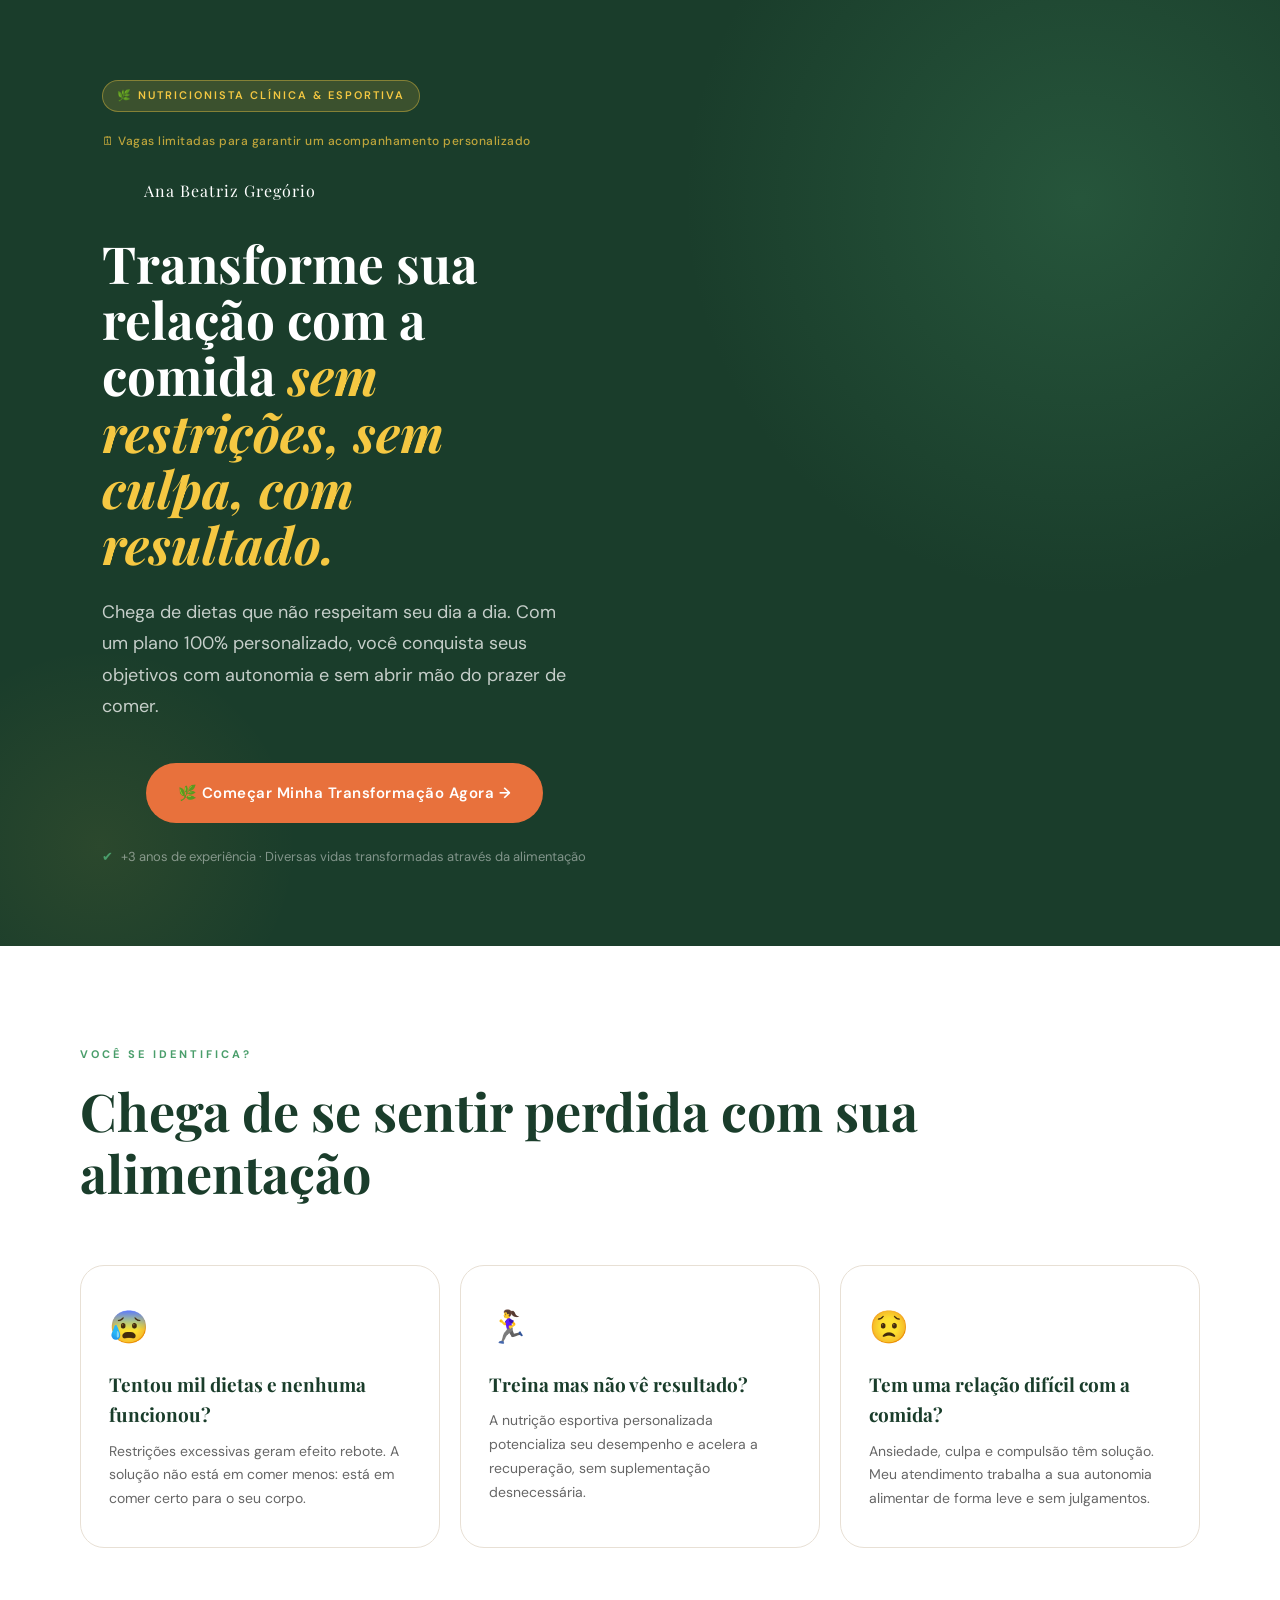
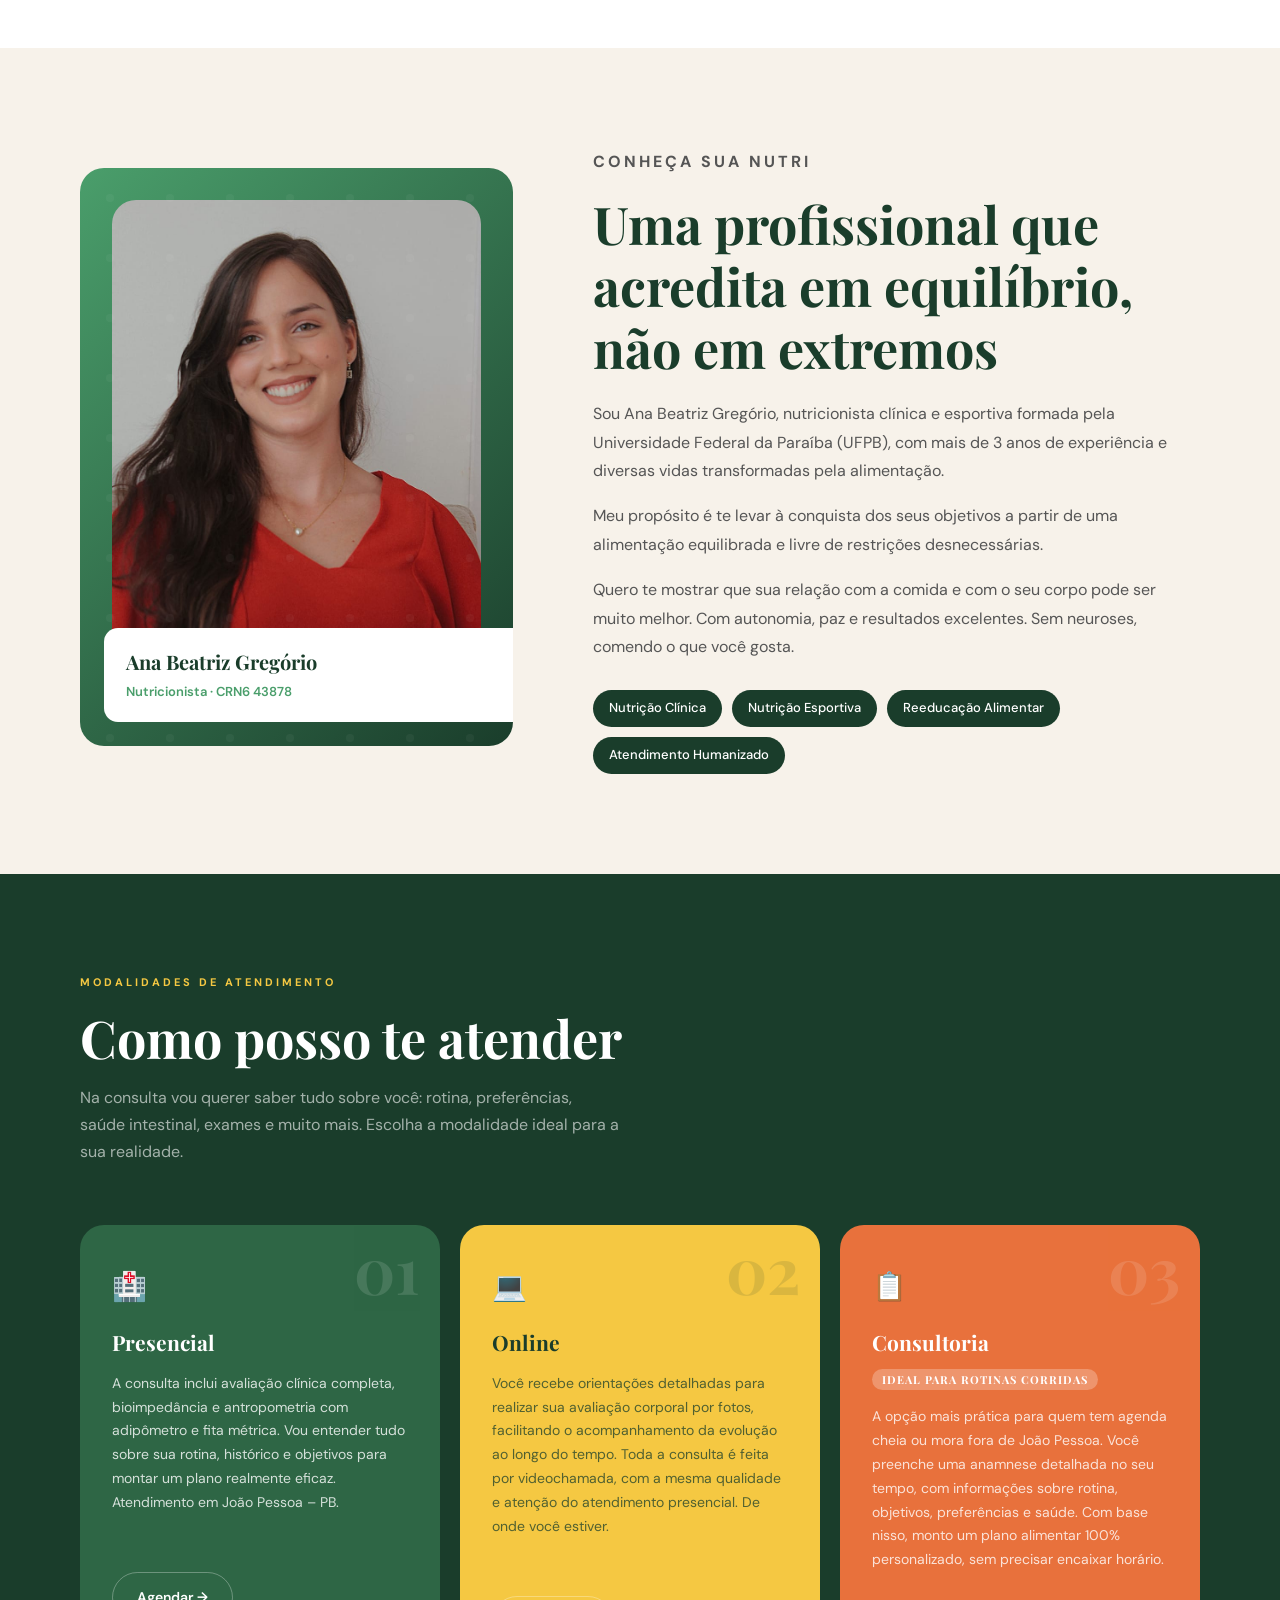
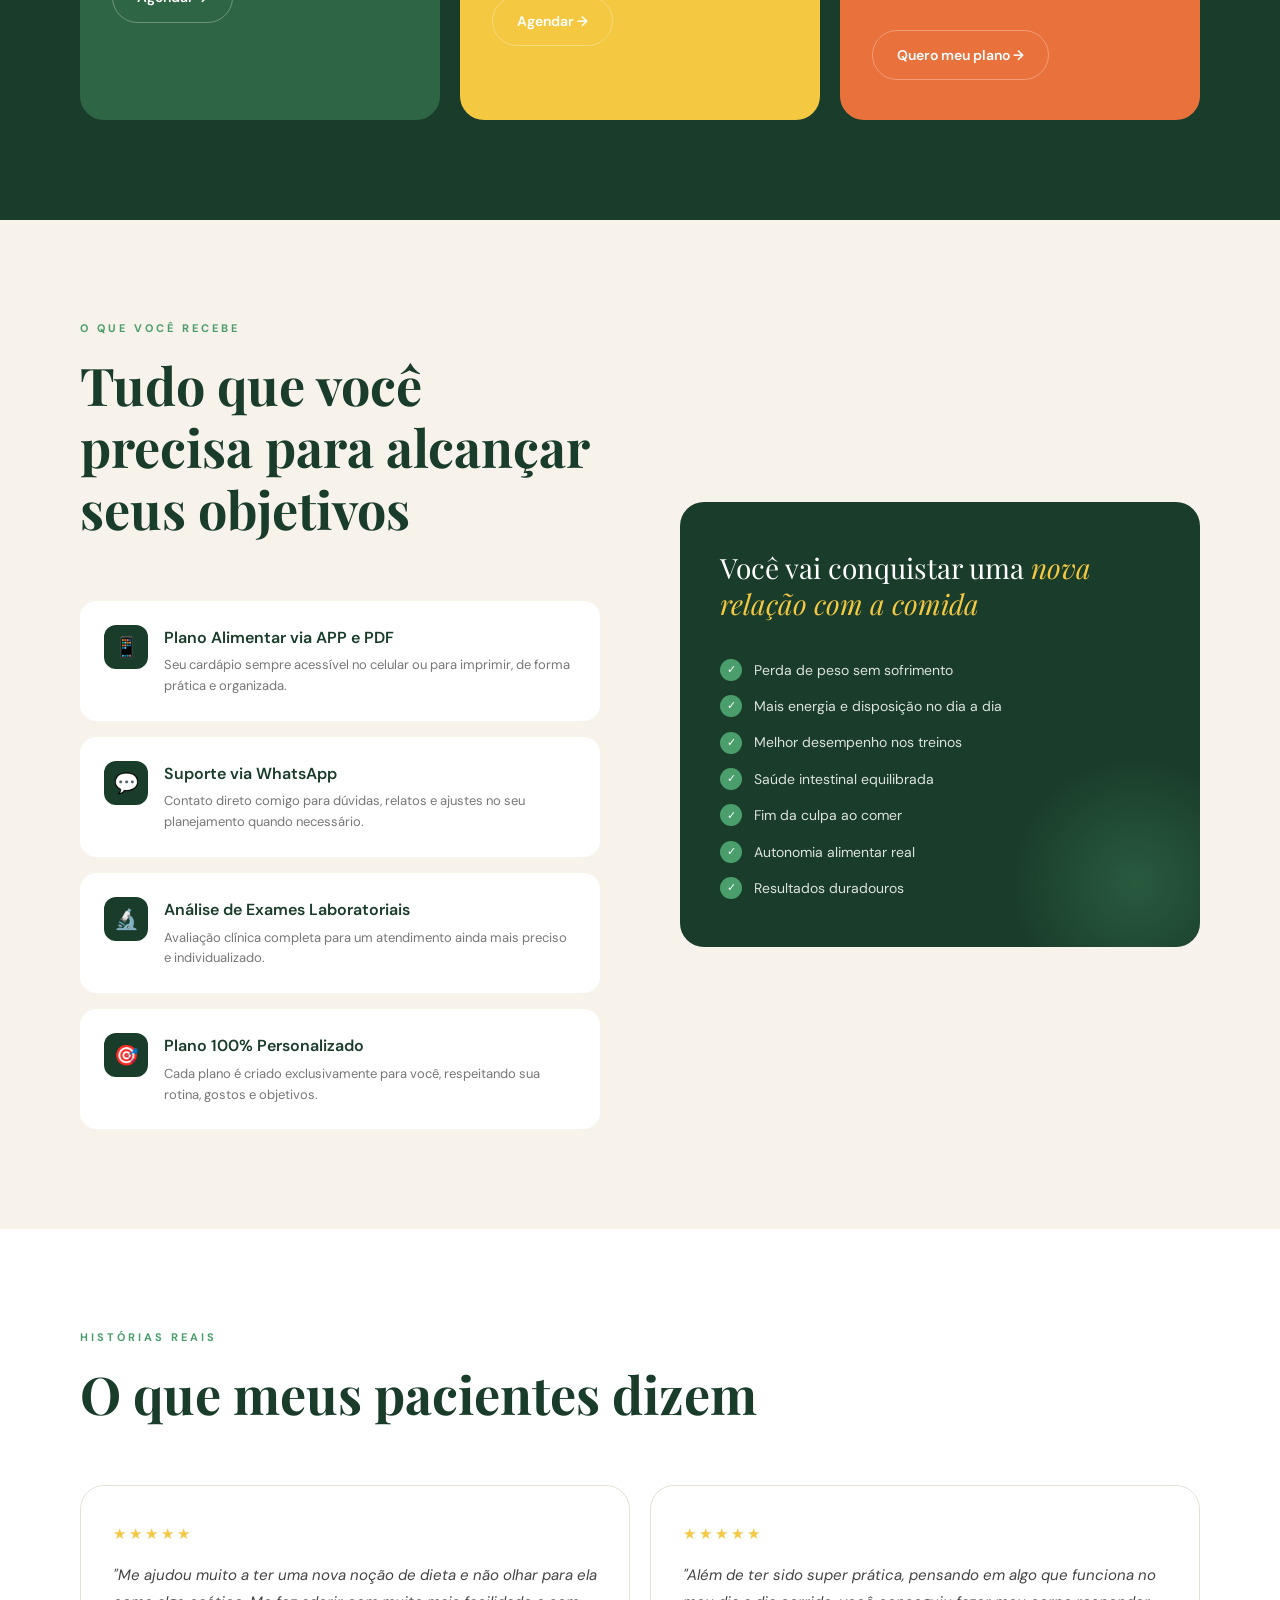
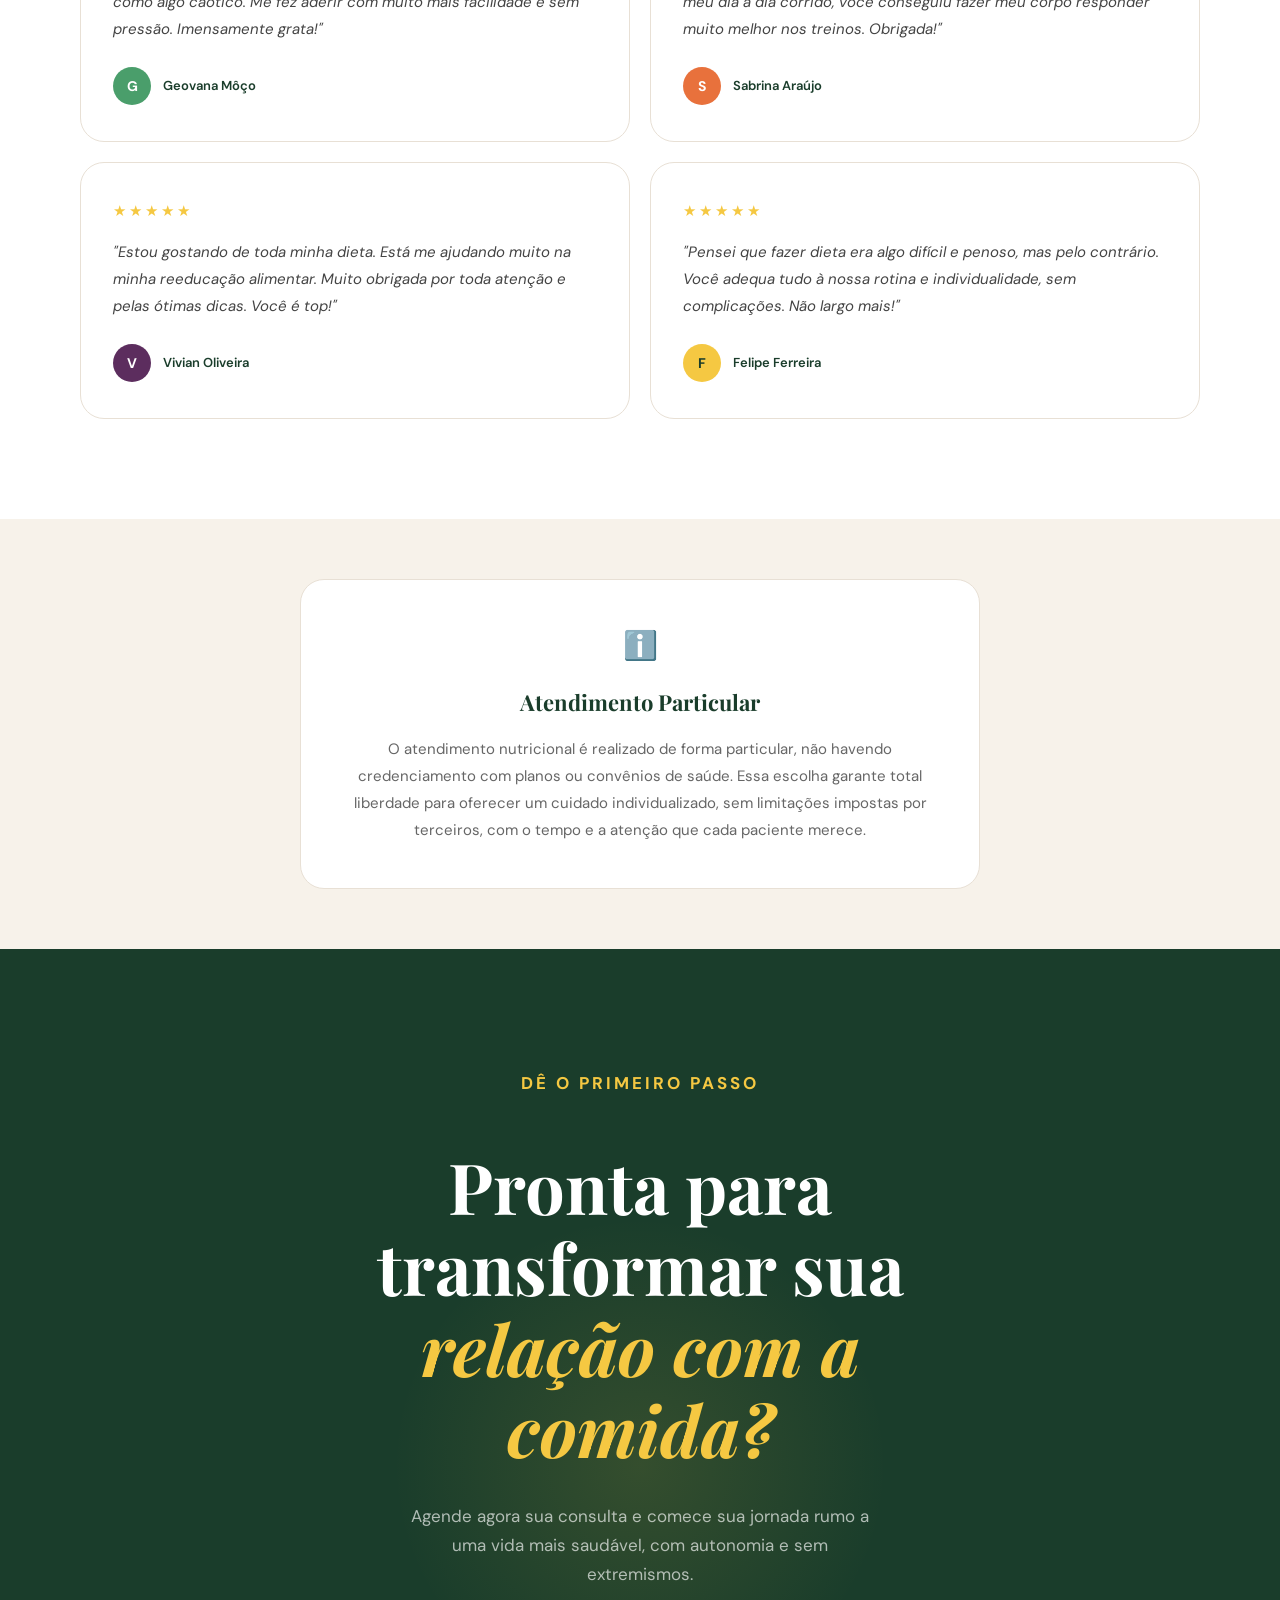
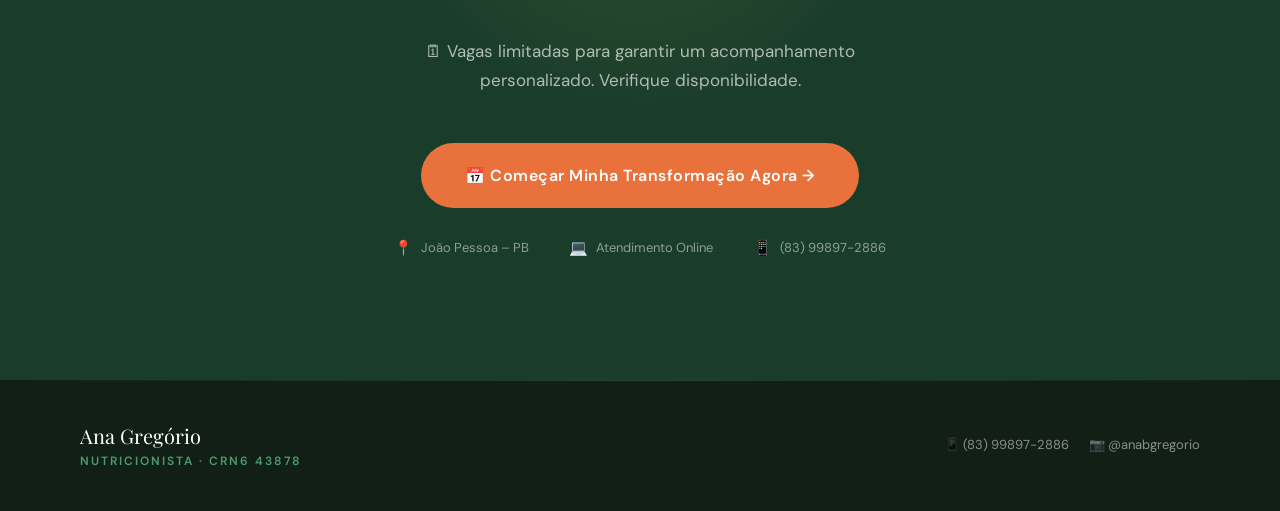
==== public/index.html @ 9dce3f48 "favicon update" ====
<!DOCTYPE html>
<html lang="pt-BR">

<head>
  <meta charset="UTF-8" />
  <meta name="viewport" content="width=device-width, initial-scale=1.0" />
  <title>Ana Beatriz Gregório | Nutricionista</title>
  <meta name="description"
    content="Ana Beatriz Gregório - Nutricionista clínica e esportiva em João Pessoa-PB. Plano alimentar personalizado, sem restrições, com resultados duradouros. Agende sua consulta!" />
  <meta name="theme-color" content="#1a3d2b" />

  <!-- Open Graph / Facebook -->
  <meta property="og:type" content="website" />
  <meta property="og:title" content="Ana Beatriz Gregório | Nutricionista" />
  <meta property="og:description"
    content="Transforme sua relação com a comida sem restrições, sem culpa, com resultado." />
  <meta property="og:image" content="https://images.unsplash.com/photo-1559839734-2b71ea197ec2?w=1200" />

  <!-- Preload fontes para performance -->
  <link rel="preconnect" href="https://fonts.googleapis.com" />
  <link rel="preconnect" href="https://fonts.gstatic.com" crossorigin />
  <link
    href="https://fonts.googleapis.com/css2?family=Playfair+Display:ital,wght@0,400;0,700;1,400&family=DM+Sans:wght@300;400;500;600&display=swap"
    rel="stylesheet" />
  <!-- Favicons -->
  <link rel="icon" type="image/x-icon" href="favicon_io/favicon.ico" />
  <link rel="icon" type="image/png" sizes="32x32" href="favicon_io/favicon-32x32.png" />
  <link rel="icon" type="image/png" sizes="16x16" href="favicon_io/favicon-16x16.png" />
  <link rel="apple-touch-icon" sizes="180x180" href="favicon_io/apple-touch-icon.png" />
  <meta name="mobile-web-app-capable" content="yes" />
  <meta name="apple-mobile-web-app-capable" content="yes" />
  <meta name="apple-mobile-web-app-status-bar-style" content="default" />
  <meta name="apple-mobile-web-app-title" content="Ana Beatriz Gregório" />
  <link rel="manifest" href="favicon_io/site.webmanifest" />
  <link rel="stylesheet" href="style.css" />
</head>

<body>

  <!-- Skip link para acessibilidade -->
  <a href="#agendar" class="skip-link">Pular para conteúdo principal</a>

  <!-- STICKY CTA -->
  <a href="#agendar" class="sticky-cta" aria-label="Agendar consulta">
    📅 Começar Minha Transformação →
  </a>

  <main id="main-content">

    <!-- ═══════════ HERO ═══════════ -->
    <section class="hero" aria-labelledby="hero-title">
      <div class="hero-left">
        <div class="badge">🌿 Nutricionista Clínica &amp; Esportiva</div>
        <p class="hero-subtitle">
          🗓 Vagas limitadas para garantir um acompanhamento personalizado
        </p>
        <p class="hero-logo">Ana Beatriz Gregório</p>
        <h1 id="hero-title">Transforme sua relação com a comida <em>sem restrições, sem culpa, com resultado.</em></h1>
        <p class="subtitle">
          Chega de dietas que não respeitam seu dia a dia. Com um plano 100% personalizado, você conquista seus
          objetivos
          com autonomia e sem abrir mão do prazer de comer.
        </p>
        <div class="cta-group">
          <a href="#agendar" class="btn-primary">
            🌿 Começar Minha Transformação Agora →
          </a>
          <p class="trust-line">
            <span aria-hidden="true">✔</span> +3 anos de experiência · Diversas vidas transformadas através da
            alimentação
          </p>
        </div>
      </div>
    </section>

    <!-- ═══════════ DORES ═══════════ -->
    <section class="dores" aria-labelledby="dores-title">
      <p class="section-label">Você se identifica?</p>
      <h2 class="section-title" id="dores-title">Chega de se sentir perdida com sua alimentação</h2>
      <div class="dores-grid">
        <div class="dor-card">
          <span class="dor-emoji">😰</span>
          <h3>Tentou mil dietas e nenhuma funcionou?</h3>
          <p>Restrições excessivas geram efeito rebote. A solução não está em comer menos: está em comer certo para o
            seu
            corpo.</p>
        </div>
        <div class="dor-card">
          <span class="dor-emoji">🏃‍♀️</span>
          <h3>Treina mas não vê resultado?</h3>
          <p>A nutrição esportiva personalizada potencializa seu desempenho e acelera a recuperação, sem suplementação
            desnecessária.</p>
        </div>
        <div class="dor-card">
          <span class="dor-emoji">😟</span>
          <h3>Tem uma relação difícil com a comida?</h3>
          <p>Ansiedade, culpa e compulsão têm solução. Meu atendimento trabalha a sua autonomia alimentar de forma leve
            e
            sem julgamentos.</p>
        </div>
      </div>
    </section>

    <!-- ═══════════ SOBRE ═══════════ -->
    <section class="sobre" aria-labelledby="sobre-title">
      <div class="sobre-img-wrap">
        <div class="sobre-img-placeholder sobre-img">
          <!-- SUBSTITUIR src abaixo pela foto real quando disponível -->
          <img
            src="[data-uri]"
            alt="Ana Beatriz Gregório - Nutricionista"
            style="width:100%;height:100%;object-fit:cover;object-position:top;border-radius:24px;"
            onerror="this.style.display='none'" />
          <div class="sobre-img-name" style="position:absolute;bottom:24px;left:24px;right:24px;">
            <strong>Ana Beatriz Gregório</strong>
            <span>Nutricionista · CRN6 43878</span>
          </div>
        </div>
      </div>
      </div>
      </div>

      <div class="sobre-content">
        <p class="section-label">Conheça sua nutri</p>
        <h2 class="section-title">Uma profissional que acredita em equilíbrio, não em extremos</h2>
        <p>Sou Ana Beatriz Gregório, nutricionista clínica e esportiva formada pela Universidade Federal da Paraíba
          (UFPB), com mais de 3 anos de experiência e diversas vidas transformadas pela alimentação.</p>
        <p>Meu propósito é te levar à conquista dos seus objetivos a partir de uma alimentação equilibrada e livre de
          restrições desnecessárias.</p>
        <p>Quero te mostrar que sua relação com a comida e com o seu corpo pode ser muito melhor. Com autonomia, paz e
          resultados excelentes. Sem neuroses, comendo o que você gosta.</p>
        <div class="sobre-tags">
          <span class="tag">Nutrição Clínica</span>
          <span class="tag">Nutrição Esportiva</span>
          <span class="tag">Reeducação Alimentar</span>
          <span class="tag">Atendimento Humanizado</span>
        </div>
      </div>
    </section>

    <!-- ═══════════ COMO FUNCIONA ═══════════ -->
    <section class="como" id="agendar" aria-labelledby="como-title">
      <p class="section-label">Modalidades de atendimento</p>
      <h2 class="section-title" id="como-title">Como posso te atender</h2>
      <p class="como-subtitle">Na consulta vou querer saber tudo sobre você: rotina, preferências, saúde intestinal,
        exames e muito mais. Escolha a modalidade ideal para a sua realidade.</p>

      <div class="como-grid">
        <div class="como-card verde">
          <span class="como-num" aria-hidden="true">01</span>
          <span class="como-icon" aria-hidden="true">🏥</span>
          <h3>Presencial</h3>
          <p>A consulta inclui avaliação clínica completa, bioimpedância e antropometria com adipômetro e fita métrica.
            Vou entender tudo sobre sua rotina, histórico e objetivos para montar um plano realmente eficaz. Atendimento
            em João Pessoa – PB.</p>
          <br>
          <a href="https://wa.me/5583998972886?text=Olá%2C%20Ana!%20Vi%20seu%20anúncio%20e%20quero%20agendar%20uma%20consulta%20presencial."
            class="btn-secondary" target="_blank" rel="noopener noreferrer"
            aria-label="Agendar consulta presencial">Agendar →</a>
        </div>
        <div class="como-card amarelo">
          <span class="como-num" aria-hidden="true">02</span>
          <span class="como-icon" aria-hidden="true">💻</span>
          <h3>Online</h3>
          <p>Você recebe orientações detalhadas para realizar sua avaliação corporal por fotos, facilitando o
            acompanhamento da evolução ao longo do tempo. Toda a consulta é feita por videochamada, com a mesma
            qualidade
            e atenção do atendimento presencial. De onde você estiver.</p>
          <br>
          <a href="https://wa.me/5583998972886?text=Olá%2C%20Ana!%20Vi%20seu%20anúncio%20e%20quero%20agendar%20uma%20consulta%20online."
            class="btn-secondary btn-secondary-dark" target="_blank" rel="noopener noreferrer"
            aria-label="Agendar consulta online">Agendar →</a>
        </div>
        <div class="como-card laranja">
          <span class="como-num" aria-hidden="true">03</span>
          <span class="como-icon" aria-hidden="true">📋</span>
          <h3>Consultoria<br> <span class="badge-small">Ideal para rotinas corridas</span></h3>
          <p>A opção mais prática para quem tem agenda cheia ou mora fora de João Pessoa. Você preenche uma anamnese
            detalhada no seu tempo, com informações sobre rotina, objetivos, preferências e saúde. Com base nisso, monto
            um plano alimentar 100% personalizado, sem precisar encaixar horário.</p>
          <br>
          <a href="https://wa.me/5583998972886?text=Olá%2C%20Ana!%20Vi%20seu%20anúncio%20e%20tenho%20interesse%20na%20consultoria."
            class="btn-secondary" target="_blank" rel="noopener noreferrer" aria-label="Solicitar consultoria">Quero meu
            plano →</a>
        </div>
      </div>
    </section>

    <!-- ═══════════ BENEFÍCIOS ═══════════ -->
    <section class="beneficios" aria-labelledby="beneficios-title">
      <div class="beneficios-wrap">
        <div>
          <p class="section-label">O que você recebe</p>
          <h2 class="section-title" id="beneficios-title">Tudo que você precisa para alcançar seus objetivos</h2>
          <div class="beneficios-list">
            <div class="beneficio-item">
              <div class="bene-icon">📱</div>
              <div>
                <h4>Plano Alimentar via APP e PDF</h4>
                <p>Seu cardápio sempre acessível no celular ou para imprimir, de forma prática e organizada.</p>
              </div>
            </div>
            <div class="beneficio-item">
              <div class="bene-icon">💬</div>
              <div>
                <h4>Suporte via WhatsApp</h4>
                <p>Contato direto comigo para dúvidas, relatos e ajustes no seu planejamento quando necessário.</p>
              </div>
            </div>
            <div class="beneficio-item">
              <div class="bene-icon">🔬</div>
              <div>
                <h4>Análise de Exames Laboratoriais</h4>
                <p>Avaliação clínica completa para um atendimento ainda mais preciso e individualizado.</p>
              </div>
            </div>
            <div class="beneficio-item">
              <div class="bene-icon">🎯</div>
              <div>
                <h4>Plano 100% Personalizado</h4>
                <p>Cada plano é criado exclusivamente para você, respeitando sua rotina, gostos e objetivos.</p>
              </div>
            </div>
          </div>
        </div>

        <div class="beneficios-visual">
          <p class="bene-visual-title">Você vai conquistar uma <em>nova relação com a comida</em></p>
          <ul class="bene-checklist" role="list">
            <li><span class="check" aria-hidden="true">✓</span> Perda de peso sem sofrimento</li>
            <li><span class="check" aria-hidden="true">✓</span> Mais energia e disposição no dia a dia</li>
            <li><span class="check" aria-hidden="true">✓</span> Melhor desempenho nos treinos</li>
            <li><span class="check" aria-hidden="true">✓</span> Saúde intestinal equilibrada</li>
            <li><span class="check" aria-hidden="true">✓</span> Fim da culpa ao comer</li>
            <li><span class="check" aria-hidden="true">✓</span> Autonomia alimentar real</li>
            <li><span class="check" aria-hidden="true">✓</span> Resultados duradouros</li>
          </ul>
        </div>
      </div>
    </section>

    <!-- ═══════════ DEPOIMENTOS ═══════════ -->
    <section class="depoimentos" aria-labelledby="depoimentos-title">
      <p class="section-label">Histórias reais</p>
      <h2 class="section-title" id="depoimentos-title">O que meus pacientes dizem</h2>
      <div class="depo-grid">
        <div class="depo-card">
          <div class="depo-stars">★★★★★</div>
          <blockquote>"Me ajudou muito a ter uma nova noção de dieta e não olhar para ela como algo caótico. Me fez
            aderir
            com muito mais facilidade e sem pressão. Imensamente grata!"</blockquote>
          <div class="depo-author">
            <div class="depo-avatar av1">G</div>
            <strong>Geovana Môço</strong>
          </div>
        </div>
        <div class="depo-card">
          <div class="depo-stars">★★★★★</div>
          <blockquote>"Além de ter sido super prática, pensando em algo que funciona no meu dia a dia corrido, você
            conseguiu fazer meu corpo responder muito melhor nos treinos. Obrigada!"</blockquote>
          <div class="depo-author">
            <div class="depo-avatar av2">S</div>
            <strong>Sabrina Araújo</strong>
          </div>
        </div>
        <div class="depo-card">
          <div class="depo-stars">★★★★★</div>
          <blockquote>"Estou gostando de toda minha dieta. Está me ajudando muito na minha reeducação alimentar. Muito
            obrigada por toda atenção e pelas ótimas dicas. Você é top!"</blockquote>
          <div class="depo-author">
            <div class="depo-avatar av3">V</div>
            <strong>Vivian Oliveira</strong>
          </div>
        </div>
        <div class="depo-card">
          <div class="depo-stars">★★★★★</div>
          <blockquote>"Pensei que fazer dieta era algo difícil e penoso, mas pelo contrário. Você adequa tudo à nossa
            rotina e individualidade, sem complicações. Não largo mais!"</blockquote>
          <div class="depo-author">
            <div class="depo-avatar av4">F</div>
            <strong>Felipe Ferreira</strong>
          </div>
        </div>
      </div>
    </section>

    <!-- ═══════════ PLANOS DE SAÚDE ═══════════ -->
    <section class="info-box" aria-label="Informações sobre atendimento">
      <div class="info-box-inner">
        <span class="info-box-icon" aria-hidden="true">ℹ️</span>
        <h3 class="info-box-title">Atendimento Particular</h3>
        <p class="info-box-text">
          O atendimento nutricional é realizado de forma particular, não havendo credenciamento com planos ou convênios
          de
          saúde. Essa escolha garante total liberdade para oferecer um cuidado individualizado, sem limitações impostas
          por terceiros, com o tempo e a atenção que cada paciente merece.
        </p>
      </div>
    </section>

    <!-- ═══════════ CTA FINAL ═══════════ -->
    <section class="cta-final" aria-labelledby="cta-final-title">
      <p class="section-label">Dê o primeiro passo</p>
      <h2 id="cta-final-title">Pronta para transformar sua <em>relação com a comida?</em></h2>
      <p>Agende agora sua consulta e comece sua jornada rumo a uma vida mais saudável, com autonomia e sem extremismos.
      </p>
      <p class="hero-subtitle-vagas">
        🗓 Vagas limitadas para garantir um acompanhamento personalizado. Verifique disponibilidade.
      </p>
      <a href="https://wa.me/5583998972886?text=Olá%2C%20Ana!%20Vi%20seu%20anúncio%20e%20quero%20agendar%20minha%20consulta."
        class="btn-primary" target="_blank" rel="noopener noreferrer" aria-label="Agendar consulta">
        📅 Começar Minha Transformação Agora →
      </a>
      <div class="cta-info">
        <div class="cta-info-item"><span aria-hidden="true">📍</span> João Pessoa – PB</div>
        <div class="cta-info-item"><span aria-hidden="true">💻</span> Atendimento Online</div>
        <div class="cta-info-item"><span aria-hidden="true">📱</span> (83) 99897-2886</div>
      </div>
    </section>

  </main>

  <!-- ═══════════ FOOTER ═══════════ -->
  <footer>
    <div class="footer-brand">
      Ana Gregório
      <span>Nutricionista · CRN6 43878</span>
    </div>
    <div class="footer-contact">
      <a href="https://wa.me/5583998972886" target="_blank" rel="noopener noreferrer" aria-label="WhatsApp">
        <span aria-hidden="true">📱</span> (83) 99897-2886
      </a>
      <a href="https://www.instagram.com/anagregorionutri/" target="_blank" rel="noopener noreferrer"
        aria-label="Instagram">
        <span aria-hidden="true">📷</span> @anabgregorio
      </a>
    </div>
  </footer>

</body>
---- public/style.css ----
*,
*::before,
*::after {
  box-sizing: border-box;
  margin: 0;
  padding: 0;
}

:root {
  --verde-escuro: #1a3d2b;
  --verde-medio: #2e6645;
  --verde-claro: #4a9e6b;
  --amarelo: #f5c842;
  --laranja: #e8713c;
  --rosa: #e8a0b0;
  --creme: #f7f2ea;
  --branco: #fff;
  --roxo: #5c2d5e;
  --texto-escuro: #2a2a2a;
  --texto-medio: #555;
  --texto-claro: #777;
  --borda: #e8e0d5;
  --sombra-suave: 0 4px 20px rgba(26, 61, 43, 0.08);
  --sombra-forte: 0 12px 40px rgba(26, 61, 43, 0.15);
  --radius-pequeno: 8px;
  --radius-medio: 16px;
  --radius-grande: 24px;
  --radius-pill: 100px;
  --transicao: 0.3s cubic-bezier(0.4, 0, 0.2, 1);
}

html {
  scroll-behavior: smooth;
}

.hero-subtitle {
  font-size: 12px;
  color: rgba(245, 200, 66, 0.75);
  font-weight: 500;
  margin-bottom: 28px;
  margin-top: 12px;
  letter-spacing: 0.5px;
}

.hero-subtitle-vagas {
  font-size: 13px;
  color: rgba(245, 200, 66, 0.8);
  margin-top: -28px;
  margin-bottom: 36px;
  position: relative;
  z-index: 1;
}

.info-box {
  background: var(--creme);
  padding: clamp(40px, 6vw, 60px) clamp(24px, 6vw, 80px);
  text-align: center;
}

.info-box-inner {
  max-width: 680px;
  margin: 0 auto;
  background: var(--branco);
  border-radius: var(--radius-grande);
  padding: clamp(28px, 5vw, 44px) clamp(24px, 5vw, 48px);
  border: 1.5px solid var(--borda);
  transition: box-shadow var(--transicao);
}

.info-box-inner:hover {
  box-shadow: var(--sombra-suave);
}

.info-box-icon {
  font-size: 28px;
  display: block;
  margin-bottom: 16px;
}

.info-box-title {
  font-family: 'Playfair Display', serif;
  font-size: 22px;
  color: var(--verde-escuro);
  margin-bottom: 16px;
}

.info-box-text {
  font-size: 15px;
  line-height: 1.8;
  color: #666;
  margin: 0;
}

.sobre-img {
  background: linear-gradient(160deg, var(--verde-claro) 0%, var(--verde-escuro) 100%);
  padding: 0;
  overflow: hidden;
  position: relative;
}

.sobre-name-tag {
  position: absolute;
  bottom: 24px;
  left: 24px;
  right: 24px;
}

.btn-secondary-dark {
  color: var(--verde-escuro);
  border-color: rgba(26, 61, 43, 0.3);
}

.btn-secondary-dark:hover {
  background: rgba(26, 61, 43, 0.1);
  border-color: rgba(26, 61, 43, 0.5);
}

.badge-small {
  font-size: 11px;
  font-weight: 700;
  background: rgba(255, 255, 255, 0.25);
  padding: 3px 10px;
  border-radius: 100px;
  vertical-align: middle;
  letter-spacing: 1px;
  text-transform: uppercase;
}

@media (prefers-reduced-motion: reduce) {

  *,
  *::before,
  *::after {
    animation-duration: 0.01ms !important;
    animation-iteration-count: 1 !important;
    transition-duration: 0.01ms !important;
  }

  html {
    scroll-behavior: auto;
  }
}

a:focus-visible,
button:focus-visible {
  outline: 3px solid var(--amarelo);
  outline-offset: 3px;
  border-radius: 4px;
}

*:focus:not(:focus-visible) {
  outline: none;
}

.skip-link {
  position: absolute;
  top: -40px;
  left: 0;
  background: var(--verde-escuro);
  color: var(--branco);
  padding: 8px 16px;
  z-index: 1000;
  text-decoration: none;
}

.skip-link:focus {
  top: 0;
}

body {
  font-family: 'DM Sans', sans-serif;
  background: var(--creme);
  color: var(--verde-escuro);
  overflow-x: hidden;
  line-height: 1.6;
  -webkit-font-smoothing: antialiased;
  -moz-osx-font-smoothing: grayscale;
}

@keyframes fadeUp {
  from {
    opacity: 0;
    transform: translateY(24px);
  }

  to {
    opacity: 1;
    transform: translateY(0);
  }
}

@keyframes fadeIn {
  from {
    opacity: 0;
  }

  to {
    opacity: 1;
  }
}

@keyframes scaleIn {
  from {
    opacity: 0;
    transform: scale(0.95);
  }

  to {
    opacity: 1;
    transform: scale(1);
  }
}

.sticky-cta {
  position: fixed;
  bottom: 16px;
  right: 16px;
  z-index: 999;
  background: var(--laranja);
  color: var(--branco);
  font-family: 'DM Sans', sans-serif;
  font-weight: 600;
  font-size: 13px;
  padding: 13px 20px;
  border-radius: 100px;
  text-decoration: none;
  box-shadow: 0 8px 28px rgba(232, 113, 60, 0.5);
  transition: transform 0.2s, box-shadow 0.2s;
  display: flex;
  align-items: center;
  gap: 8px;
}

@media (max-width: 480px) {
  .sticky-cta {
    bottom: 12px;
    right: 12px;
    left: 12px;
    justify-content: center;
    font-size: 12px;
    padding: 12px 16px;
  }
}

@media (min-width: 960px) {
  .sticky-cta {
    display: none;
  }
}

@media (max-width: 360px) {
  .sticky-cta {
    bottom: 8px;
    right: 8px;
    left: 8px;
    font-size: 11px;
    padding: 10px 12px;
  }
}

.sticky-cta:hover {
  transform: translateY(-3px);
  box-shadow: 0 14px 36px rgba(232, 113, 60, 0.55);
}

.hero {
  min-height: 100svh;
  background: var(--verde-escuro);
  display: grid;
  grid-template-columns: 1fr;
  position: relative;
  overflow: hidden;
}

.hero::before {
  content: '';
  position: absolute;
  width: 300px;
  height: 300px;
  background: radial-gradient(circle, rgba(74, 158, 107, 0.25) 0%, transparent 70%);
  top: -60px;
  right: -60px;
  border-radius: 50%;
}

.hero-left {
  display: flex;
  flex-direction: column;
  justify-content: center;
  align-items: center;
  text-align: center;
  padding: 60px 24px 60px;
  position: relative;
  z-index: 2;
}

.badge {
  display: inline-flex;
  align-items: center;
  gap: 8px;
  background: rgba(245, 200, 66, 0.15);
  border: 1px solid rgba(245, 200, 66, 0.4);
  color: var(--amarelo);
  font-size: 11px;
  font-weight: 600;
  letter-spacing: 1.5px;
  text-transform: uppercase;
  padding: 7px 14px;
  border-radius: 100px;
  width: fit-content;
  margin-bottom: 12px;
  animation: fadeUp 0.7s ease both;
}

.hero-logo {
  font-family: 'Playfair Display', serif;
  color: var(--branco);
  font-size: 16px;
  letter-spacing: 1px;
  margin-bottom: 20px;
  opacity: 0.7;
  animation: fadeUp 0.7s 0.1s ease both;
  display: flex;
  align-items: center;
  gap: 10px;
}

.hero-logo::before {
  content: '';
  width: 32px;
  height: 32px;
  background: url('favicon.png') center/contain no-repeat;
  border-radius: 50%;
  display: inline-block;
}

.hero h1 {
  font-family: 'Playfair Display', serif;
  font-size: clamp(32px, 8vw, 48px);
  line-height: 1.15;
  color: var(--branco);
  margin-bottom: 20px;
  animation: fadeUp 0.7s 0.2s ease both;
}

.hero h1 em {
  font-style: italic;
  color: var(--amarelo);
}

.hero p.subtitle {
  font-size: 15px;
  line-height: 1.7;
  color: rgba(255, 255, 255, 0.75);
  margin-bottom: 36px;
  animation: fadeUp 0.7s 0.3s ease both;
}

.cta-group {
  display: flex;
  flex-direction: column;
  gap: 14px;
  animation: fadeUp 0.7s 0.4s ease both;
}

.btn-primary {
  display: inline-flex;
  align-items: center;
  justify-content: center;
  gap: 10px;
  background: var(--laranja);
  color: var(--branco);
  font-family: 'DM Sans', sans-serif;
  font-weight: 600;
  font-size: 15px;
  letter-spacing: 0.5px;
  padding: 16px 28px;
  border-radius: var(--radius-pill);
  text-decoration: none;
  border: none;
  cursor: pointer;
  transition: transform var(--transicao), box-shadow var(--transicao), background var(--transicao);
  width: 100%;
  text-align: center;
}

.btn-primary:hover {
  transform: translateY(-2px);
  box-shadow: 0 12px 30px rgba(232, 113, 60, 0.4);
  background: #d6652f;
}

.btn-primary:active {
  transform: translateY(0);
}

.trust-line {
  font-size: 12px;
  color: rgba(255, 255, 255, 0.45);
  display: flex;
  align-items: flex-start;
  gap: 8px;
  line-height: 1.5;
}

.trust-line span {
  color: var(--verde-claro);
  flex-shrink: 0;
}

.hero-card {
  background: var(--creme);
  border-radius: 24px;
  padding: 36px 28px;
  max-width: 400px;
  width: 100%;
  position: relative;
  animation: fadeUp 0.8s 0.5s ease both;
}

.hero-card::before {
  content: '"';
  font-family: 'Playfair Display', serif;
  font-size: 120px;
  line-height: 0.7;
  color: var(--verde-claro);
  opacity: 0.15;
  position: absolute;
  top: 24px;
  left: 20px;
}

.hero-card blockquote {
  font-family: 'Playfair Display', serif;
  font-size: 18px;
  line-height: 1.6;
  color: var(--verde-escuro);
  margin-bottom: 24px;
  position: relative;
  z-index: 1;
}

.hero-card .reviewer {
  display: flex;
  align-items: center;
  gap: 14px;
}

.reviewer-avatar {
  width: 44px;
  height: 44px;
  background: var(--verde-claro);
  border-radius: 50%;
  display: flex;
  align-items: center;
  justify-content: center;
  font-weight: 700;
  color: var(--branco);
  font-size: 16px;
}

.reviewer-info strong {
  display: block;
  font-size: 14px;
  font-weight: 600;
  color: var(--verde-escuro);
}

.reviewer-info span {
  font-size: 12px;
  color: #888;
}

.stars {
  color: var(--amarelo);
  font-size: 14px;
  letter-spacing: 2px;
  margin-bottom: 6px;
}

.floating-pill {
  position: absolute;
  background: var(--amarelo);
  color: var(--verde-escuro);
  font-size: 12px;
  font-weight: 700;
  padding: 10px 18px;
  border-radius: 100px;
  white-space: nowrap;
}

.pill-1 {
  top: 30px;
  right: -20px;
  transform: rotate(4deg);
}

.pill-2 {
  bottom: 50px;
  left: -30px;
  transform: rotate(-3deg);
  background: var(--rosa);
}

.section-label {
  font-size: 11px;
  font-weight: 700;
  letter-spacing: 3px;
  text-transform: uppercase;
  color: var(--verde-claro);
  margin-bottom: 16px;
}

.section-title {
  font-family: 'Playfair Display', serif;
  font-size: clamp(26px, 6vw, 52px);
  line-height: 1.2;
  color: var(--verde-escuro);
  margin-bottom: 40px;
}

.dores {
  background: var(--branco);
  padding: 64px 24px;
}

.dores-grid {
  display: grid;
  grid-template-columns: 1fr;
  gap: 20px;
}

.dor-card {
  border: 1.5px solid var(--borda);
  border-radius: var(--radius-grande);
  padding: 28px 24px;
  transition: border-color var(--transicao), transform var(--transicao), box-shadow var(--transicao);
}

.dor-card:hover {
  border-color: var(--verde-claro);
  transform: translateY(-4px);
  box-shadow: var(--sombra-suave);
}

.dor-emoji {
  font-size: 32px;
  margin-bottom: 16px;
  display: block;
}

.dor-card h3 {
  font-family: 'Playfair Display', serif;
  font-size: 19px;
  color: var(--verde-escuro);
  margin-bottom: 10px;
}

.dor-card p {
  font-size: 14px;
  line-height: 1.7;
  color: #666;
}

.sobre {
  background: var(--creme);
  padding: 64px 24px;
  display: grid;
  grid-template-columns: 1fr;
  gap: 40px;
}

.sobre-img-wrap {
  display: block;
  margin-bottom: 8px;
}

.sobre-img-placeholder {
  max-height: 380px;
}

.sobre-img-placeholder {
  background: linear-gradient(135deg, var(--verde-claro) 0%, var(--verde-escuro) 100%);
  border-radius: 24px;
  aspect-ratio: 4/5;
  display: flex;
  align-items: flex-end;
  padding: 32px;
  position: relative;
  overflow: hidden;
}

.sobre-img-placeholder::before {
  content: '';
  position: absolute;
  inset: 0;
  background: url("data:image/svg+xml,%3Csvg width='60' height='60' viewBox='0 0 60 60' xmlns='http://www.w3.org/2000/svg'%3E%3Cg fill='none' fill-rule='evenodd'%3E%3Cg fill='%23ffffff' fill-opacity='0.04'%3E%3Ccircle cx='30' cy='30' r='4'/%3E%3C/g%3E%3C/g%3E%3C/svg%3E");
}

.sobre-img-name {
  background: var(--branco);
  border-radius: 14px;
  padding: 18px 22px;
  position: relative;
  z-index: 1;
  width: 100%;
}

.sobre-img-name strong {
  display: block;
  font-family: 'Playfair Display', serif;
  font-size: 20px;
  color: var(--verde-escuro);
}

.sobre-img-name span {
  font-size: 13px;
  color: var(--verde-claro);
  font-weight: 600;
}

.sobre-stat {
  position: absolute;
  background: var(--amarelo);
  border-radius: 16px;
  padding: 14px 18px;
  top: 24px;
  right: -16px;
  text-align: center;
}

.sobre-stat strong {
  display: block;
  font-family: 'Playfair Display', serif;
  font-size: 24px;
  color: var(--verde-escuro);
}

.sobre-stat span {
  font-size: 11px;
  color: var(--verde-escuro);
  font-weight: 600;
}

.sobre-content {
  text-align: left;
}

.sobre-content .section-title {
  margin-bottom: 20px;
}

.sobre-content p {
  font-size: 15px;
  line-height: 1.8;
  color: #555;
  margin-bottom: 16px;
}

.sobre-tags {
  display: flex;
  flex-wrap: wrap;
  gap: 10px;
  margin-top: 28px;
}

.tag {
  background: var(--verde-escuro);
  color: var(--branco);
  font-size: 13px;
  font-weight: 500;
  padding: 8px 16px;
  border-radius: 100px;
}

.como {
  background: var(--verde-escuro);
  padding: 64px 24px;
}

.como .section-label {
  color: var(--amarelo);
}

.como .section-title {
  color: var(--branco);
  max-width: 100%;
  margin-bottom: 14px;
}

.como-subtitle {
  font-size: 15px;
  color: rgba(255, 255, 255, 0.6);
  line-height: 1.7;
  margin-bottom: 40px;
}

.como-grid {
  display: grid;
  grid-template-columns: 1fr;
  gap: 20px;
}

.como-card {
  border-radius: var(--radius-grande);
  padding: 32px 24px;
  position: relative;
  overflow: hidden;
  transition: transform var(--transicao), box-shadow var(--transicao);
}

.como-card:hover {
  transform: translateY(-4px);
  box-shadow: 0 20px 40px rgba(0, 0, 0, 0.15);
}

.como-card.verde {
  background: var(--verde-medio);
}

.como-card.amarelo {
  background: var(--amarelo);
}

.como-card.laranja {
  background: var(--laranja);
}

.como-card.verde h3,
.como-card.laranja h3 {
  color: var(--branco);
}

.como-card.amarelo h3 {
  color: var(--verde-escuro);
}

.como-card.verde p,
.como-card.laranja p {
  color: rgba(255, 255, 255, 0.8);
}

.como-card.amarelo p {
  color: rgba(26, 61, 43, 0.75);
}

.como-num {
  font-family: 'Playfair Display', serif;
  font-size: 64px;
  font-weight: 700;
  opacity: 0.12;
  position: absolute;
  top: 12px;
  right: 20px;
  line-height: 1;
}

.como-card.amarelo .como-num {
  color: var(--verde-escuro);
}

.como-card:not(.amarelo) .como-num {
  color: var(--branco);
}

.como-icon {
  font-size: 28px;
  margin-bottom: 16px;
  display: block;
}

.como-card h3 {
  font-family: 'Playfair Display', serif;
  font-size: 21px;
  margin-bottom: 12px;
}

.como-card p {
  font-size: 14px;
  line-height: 1.7;
}

.btn-secondary {
  display: inline-flex;
  align-items: center;
  gap: 10px;
  background: transparent;
  color: var(--branco);
  font-size: 14px;
  font-weight: 600;
  padding: 13px 24px;
  border-radius: 100px;
  border: 1.5px solid rgba(255, 255, 255, 0.3);
  text-decoration: none;
  margin-top: 32px;
  transition: background 0.2s, border-color 0.2s;
}

.btn-secondary:hover {
  background: rgba(255, 255, 255, 0.1);
  border-color: rgba(255, 255, 255, 0.6);
}

.beneficios {
  background: var(--creme);
  padding: 64px 24px;
}

.beneficios-wrap {
  display: grid;
  grid-template-columns: 1fr;
  gap: 40px;
}

.beneficios-list {
  display: flex;
  flex-direction: column;
  gap: 16px;
  margin-top: 32px;
}

.beneficio-item {
  display: flex;
  gap: 16px;
  align-items: flex-start;
  padding: 20px;
  background: var(--branco);
  border-radius: var(--radius-medio);
  transition: transform var(--transicao), box-shadow var(--transicao);
}

.beneficio-item:hover {
  transform: translateX(4px);
  box-shadow: var(--sombra-suave);
}

.bene-icon {
  width: 40px;
  height: 40px;
  background: var(--verde-escuro);
  border-radius: 12px;
  display: flex;
  align-items: center;
  justify-content: center;
  font-size: 18px;
  flex-shrink: 0;
}

.beneficio-item h4 {
  font-size: 15px;
  font-weight: 600;
  color: var(--verde-escuro);
  margin-bottom: 5px;
}

.beneficio-item p {
  font-size: 13px;
  line-height: 1.6;
  color: #777;
}

.beneficios-visual {
  background: var(--verde-escuro);
  border-radius: 24px;
  padding: 36px 28px;
  position: relative;
  overflow: hidden;
}

.beneficios-visual::after {
  content: '';
  position: absolute;
  width: 250px;
  height: 250px;
  background: radial-gradient(circle, rgba(74, 158, 107, 0.3) 0%, transparent 70%);
  bottom: -60px;
  right: -60px;
  border-radius: 50%;
}

.bene-visual-title {
  font-family: 'Playfair Display', serif;
  font-size: 24px;
  color: var(--branco);
  margin-bottom: 28px;
  line-height: 1.3;
}

.bene-visual-title em {
  color: var(--amarelo);
  font-style: italic;
}

.bene-checklist {
  list-style: none;
  display: flex;
  flex-direction: column;
  gap: 14px;
}

.bene-checklist li {
  display: flex;
  align-items: center;
  gap: 12px;
  color: rgba(255, 255, 255, 0.85);
  font-size: 14px;
}

.check {
  width: 22px;
  height: 22px;
  background: var(--verde-claro);
  border-radius: 50%;
  display: flex;
  align-items: center;
  justify-content: center;
  color: var(--branco);
  font-size: 11px;
  flex-shrink: 0;
}

.depoimentos {
  background: var(--branco);
  padding: 64px 24px;
}

.depo-grid {
  display: grid;
  grid-template-columns: 1fr;
  gap: 20px;
  margin-top: 40px;
}

.depo-card {
  border: 1.5px solid var(--borda);
  border-radius: var(--radius-grande);
  padding: 28px 24px;
  transition: border-color var(--transicao), transform var(--transicao), box-shadow var(--transicao);
}

.depo-card:hover {
  border-color: var(--verde-claro);
  transform: translateY(-3px);
  box-shadow: var(--sombra-suave);
}

.depo-stars {
  color: var(--amarelo);
  font-size: 15px;
  letter-spacing: 3px;
  margin-bottom: 16px;
}

.depo-card blockquote {
  font-size: 14px;
  line-height: 1.8;
  color: #444;
  margin-bottom: 24px;
  font-style: italic;
}

.depo-author {
  display: flex;
  align-items: center;
  gap: 12px;
}

.depo-avatar {
  width: 38px;
  height: 38px;
  border-radius: 50%;
  display: flex;
  align-items: center;
  justify-content: center;
  font-weight: 700;
  color: var(--branco);
  font-size: 14px;
}

.av1 {
  background: var(--verde-claro);
}

.av2 {
  background: var(--laranja);
}

.av3 {
  background: var(--roxo);
}

.av4 {
  background: var(--amarelo);
  color: var(--verde-escuro) !important;
}

.depo-author strong {
  font-size: 13px;
  font-weight: 600;
  color: var(--verde-escuro);
}

.cta-final {
  background: var(--verde-escuro);
  padding: 72px 24px;
  text-align: center;
  position: relative;
  overflow: hidden;
}

.cta-final::before {
  content: '';
  position: absolute;
  width: 300px;
  height: 300px;
  background: radial-gradient(circle, rgba(245, 200, 66, 0.12) 0%, transparent 70%);
  top: 50%;
  left: 50%;
  transform: translate(-50%, -50%);
  border-radius: 50%;
}

.cta-final .section-label {
  color: var(--amarelo);
}

.cta-final h2 {
  font-family: 'Playfair Display', serif;
  font-size: clamp(28px, 7vw, 64px);
  color: var(--branco);
  line-height: 1.2;
  margin: 16px auto 20px;
  position: relative;
  z-index: 1;
}

.cta-final h2 em {
  color: var(--amarelo);
  font-style: italic;
}

.cta-final p {
  font-size: 15px;
  color: rgba(255, 255, 255, 0.65);
  margin: 0 auto 32px;
  line-height: 1.7;
  position: relative;
  z-index: 1;
}

.cta-final .btn-primary {
  margin: 0 auto;
  font-size: 15px;
  padding: 17px 28px;
  position: relative;
  z-index: 1;
}

.cta-info {
  margin-top: 28px;
  display: flex;
  justify-content: center;
  gap: 20px;
  flex-wrap: wrap;
  position: relative;
  z-index: 1;
}

.cta-info-item {
  display: flex;
  align-items: center;
  gap: 8px;
  color: rgba(255, 255, 255, 0.5);
  font-size: 12px;
}

.cta-info-item span {
  color: var(--verde-claro);
  font-size: 15px;
}

footer {
  background: #111f17;
  padding: 32px 24px;
  display: flex;
  flex-direction: column;
  align-items: center;
  text-align: center;
  gap: 20px;
  position: relative;
}

footer::before {
  content: '';
  position: absolute;
  top: 0;
  left: 0;
  right: 0;
  height: 1px;
  background: linear-gradient(90deg, transparent, rgba(74, 158, 107, 0.3), transparent);
}

.footer-brand {
  font-family: 'Playfair Display', serif;
  color: var(--branco);
  font-size: 20px;
}

.footer-brand span {
  display: block;
  font-family: 'DM Sans', sans-serif;
  font-size: 12px;
  color: var(--verde-claro);
  font-weight: 600;
  letter-spacing: 2px;
  text-transform: uppercase;
}

.footer-contact {
  display: flex;
  gap: 20px;
  flex-wrap: wrap;
  justify-content: center;
}

.footer-contact a {
  color: rgba(255, 255, 255, 0.5);
  text-decoration: none;
  font-size: 13px;
  transition: color 0.2s;
}

.footer-contact a:hover {
  color: var(--amarelo);
}

@media (min-width: 600px) {
  .hero-left {
    padding: 72px 48px;
  }

  .hero h1 {
    font-size: clamp(36px, 6vw, 56px);
  }

  .hero p.subtitle {
    font-size: 16px;
    max-width: 480px;
  }

  .btn-primary {
    width: fit-content;
  }

  .dores {
    padding: 80px 48px;
  }

  .dores-grid {
    grid-template-columns: repeat(2, 1fr);
  }

  .sobre {
    padding: 80px 48px;
  }

  .como {
    padding: 80px 48px;
  }

  .como-grid {
    grid-template-columns: repeat(2, 1fr);
  }

  .beneficios {
    padding: 80px 48px;
  }

  .depoimentos {
    padding: 80px 48px;
  }

  .depo-grid {
    grid-template-columns: repeat(2, 1fr);
  }

  .cta-final {
    padding: 88px 48px;
  }

  footer {
    flex-direction: row;
    justify-content: space-between;
    text-align: left;
    padding: 36px 48px;
  }

  .sticky-cta {
    font-size: 14px;
    padding: 15px 26px;
    bottom: 20px;
    right: 20px;
  }
}

@media (min-width: 960px) {
  .sticky-cta {
    bottom: 28px;
    right: 28px;
    font-size: 14px;
    padding: 16px 28px;
  }

  .hero {
    grid-template-columns: 1fr;
  }

  .hero::before {
    width: 600px;
    height: 600px;
    top: -100px;
    right: -100px;
  }

  .hero-left {
    padding: 100px 10vw;
    text-align: center;
    max-width: 860px;
    margin: 0 auto;
  }

  .hero h1 {
    font-size: clamp(46px, 5vw, 72px);
    line-height: 1.08;
    text-align: center;
  }

  .hero p.subtitle {
    font-size: 17px;
    max-width: 560px;
    margin: 0 auto 48px;
    text-align: center;
  }

  .badge {
    font-size: 12px;
    letter-spacing: 2px;
    padding: 8px 18px;
    margin-bottom: 12px;
  }

  .hero-logo {
    font-size: 18px;
    margin-bottom: 24px;
  }

  .dores {
    padding: 100px 80px;
  }

  .dores-grid {
    grid-template-columns: repeat(3, 1fr);
  }

  .dor-card {
    padding: 36px 28px;
  }

  .section-title {
    margin-bottom: 60px;
  }

  .sobre {
    grid-template-columns: 5fr 7fr;
    padding: 100px 80px;
    gap: 80px;
    align-items: center;
  }

  .sobre-img-wrap {
    display: block;
  }

  .sobre-img-placeholder {
    aspect-ratio: 3/4;
    max-height: none;
  }

  .sobre-stat {
    top: 32px;
    right: -24px;
    padding: 16px 20px;
  }

  .sobre-stat strong {
    font-size: 28px;
  }

  .sobre-content p {
    font-size: 16px;
  }

  .como {
    padding: 100px 80px;
  }

  .como-grid {
    grid-template-columns: repeat(3, 1fr);
  }

  .como-card {
    padding: 40px 32px;
  }

  .como-card:hover {
    transform: translateY(-8px);
  }

  .como-subtitle {
    font-size: 16px;
    max-width: 540px;
    margin-bottom: 60px;
  }

  .beneficios {
    padding: 100px 80px;
  }

  .beneficios-wrap {
    grid-template-columns: 1fr 1fr;
    gap: 80px;
    align-items: center;
  }

  .beneficios-visual {
    padding: 48px 40px;
  }

  .bene-visual-title {
    font-size: 28px;
    margin-bottom: 36px;
  }

  .beneficio-item {
    padding: 24px;
  }

  .bene-icon {
    width: 44px;
    height: 44px;
    font-size: 20px;
  }

  .beneficio-item h4 {
    font-size: 16px;
  }

  .depoimentos {
    padding: 100px 80px;
  }

  .depo-grid {
    margin-top: 60px;
  }

  .depo-card {
    padding: 36px 32px;
  }

  .depo-card blockquote {
    font-size: 15px;
  }

  .cta-final {
    padding: 120px 80px;
  }

  .cta-final::before {
    width: 500px;
    height: 500px;
  }

  .cta-final h2 {
    max-width: 700px;
    font-size: clamp(44px, 5.5vw, 72px);
    line-height: 1.15;
    margin: 28px auto 32px;
  }

  .cta-final p {
    font-size: 17px;
    max-width: 480px;
    margin-bottom: 48px;
  }

  .cta-final .btn-primary {
    font-size: 16px;
    padding: 20px 44px;
  }

  .cta-info {
    gap: 40px;
  }

  .cta-info-item {
    font-size: 13px;
  }

  footer {
    padding: 40px 80px;
  }
}

@media (min-width: 1280px) {
  .hero {
    min-height: 100vh;
    grid-template-columns: 1fr 1fr;
    align-items: center;
  }

  .hero::before {
    width: 800px;
    height: 800px;
    top: -200px;
    right: -200px;
  }

  .hero::after {
    content: '';
    position: absolute;
    width: 400px;
    height: 400px;
    background: radial-gradient(circle, rgba(245, 200, 66, 0.08) 0%, transparent 70%);
    bottom: -100px;
    left: -100px;
    border-radius: 50%;
  }

  .hero-left {
    padding: 80px 60px 80px 8vw;
    align-items: flex-start;
    text-align: left;
    max-width: none;
    margin: 0;
  }

  .hero h1 {
    font-size: clamp(48px, 4vw, 64px);
    line-height: 1.1;
    text-align: left;
    margin-bottom: 24px;
  }

  .hero p.subtitle {
    font-size: 18px;
    max-width: 520px;
    margin: 0 0 40px;
    text-align: left;
    line-height: 1.75;
  }

  .badge {
    font-size: 11px;
    padding: 6px 14px;
    margin-bottom: 20px;
  }

  .hero-logo {
    font-size: 16px;
    margin-bottom: 28px;
  }

  .hero-subtitle {
    margin-top: 0;
    margin-bottom: 24px;
  }

  .cta-group {
    flex-direction: column;
    align-items: center;
    gap: 24px;
  }

  .cta-group .btn-primary {
    width: auto;
    padding: 18px 32px;
    font-size: 15px;
  }

  .trust-line {
    flex-direction: row;
    font-size: 13px;
    white-space: nowrap;
  }
}
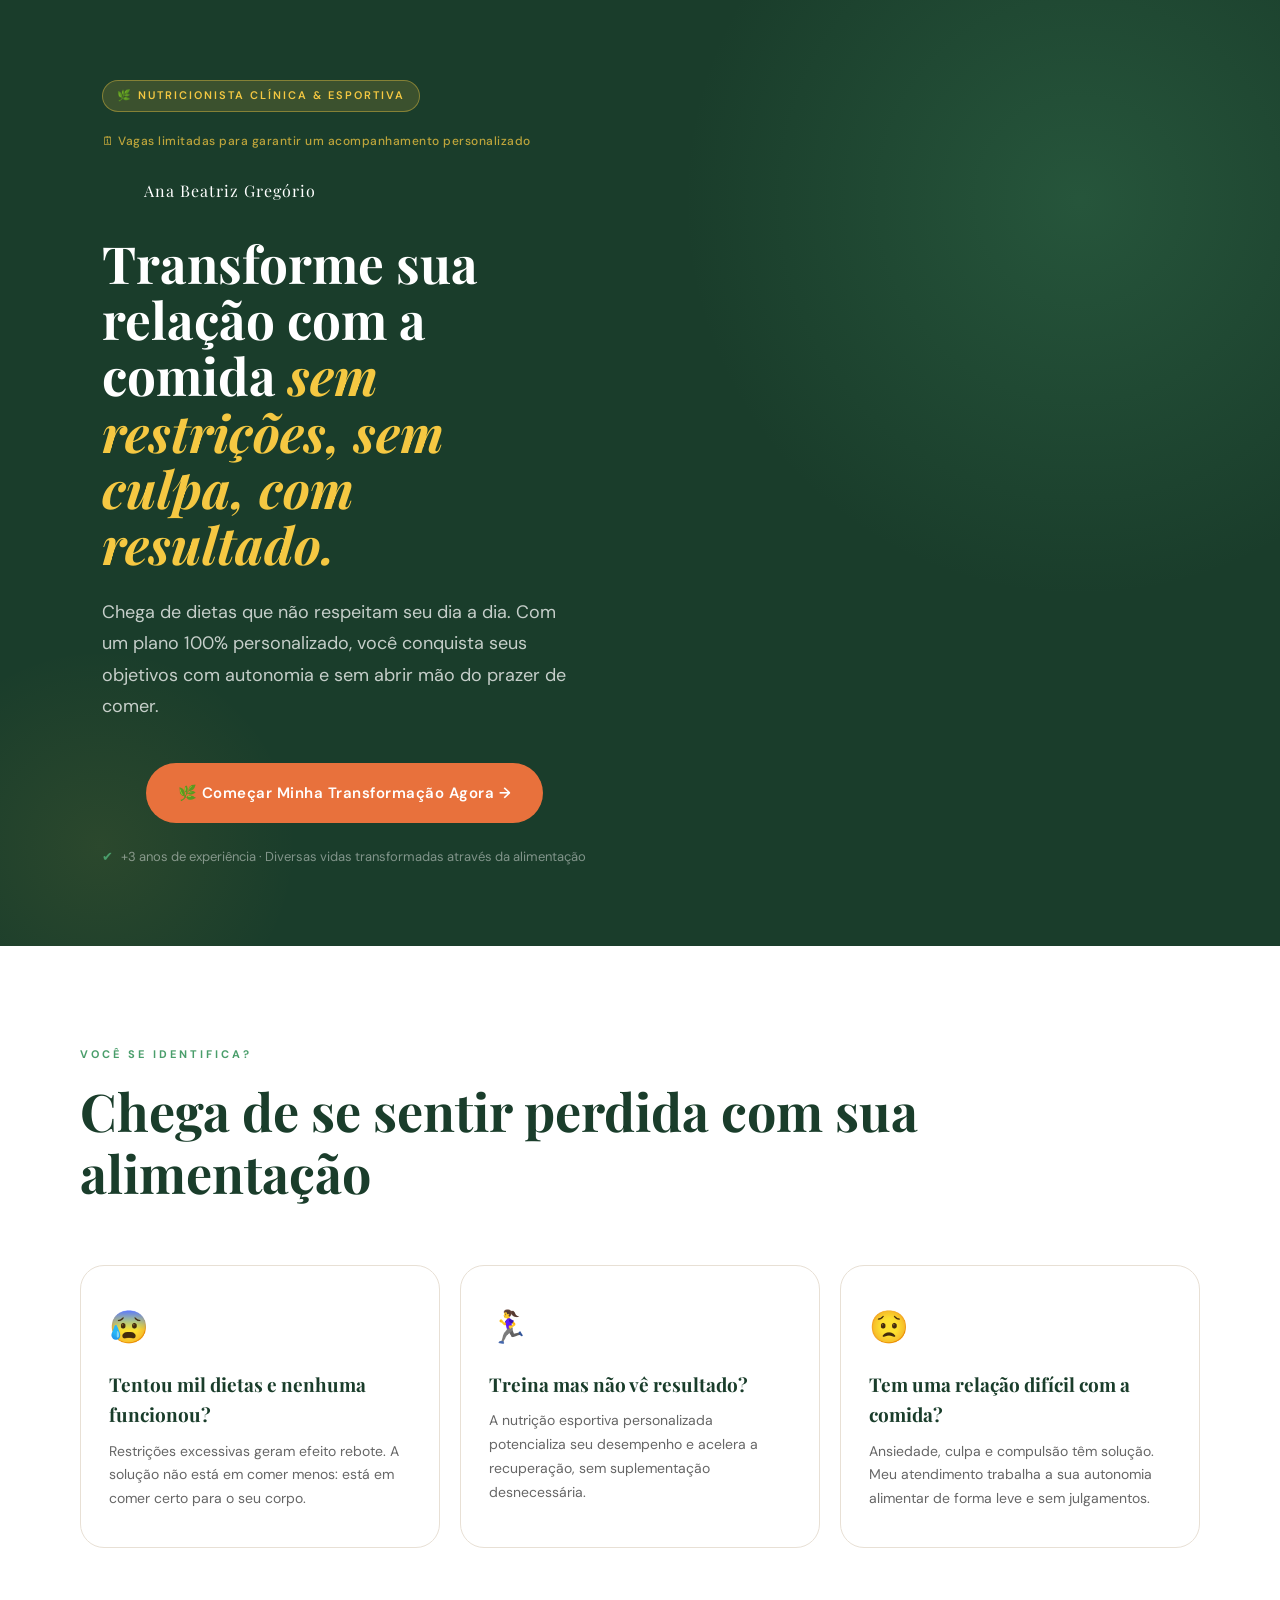
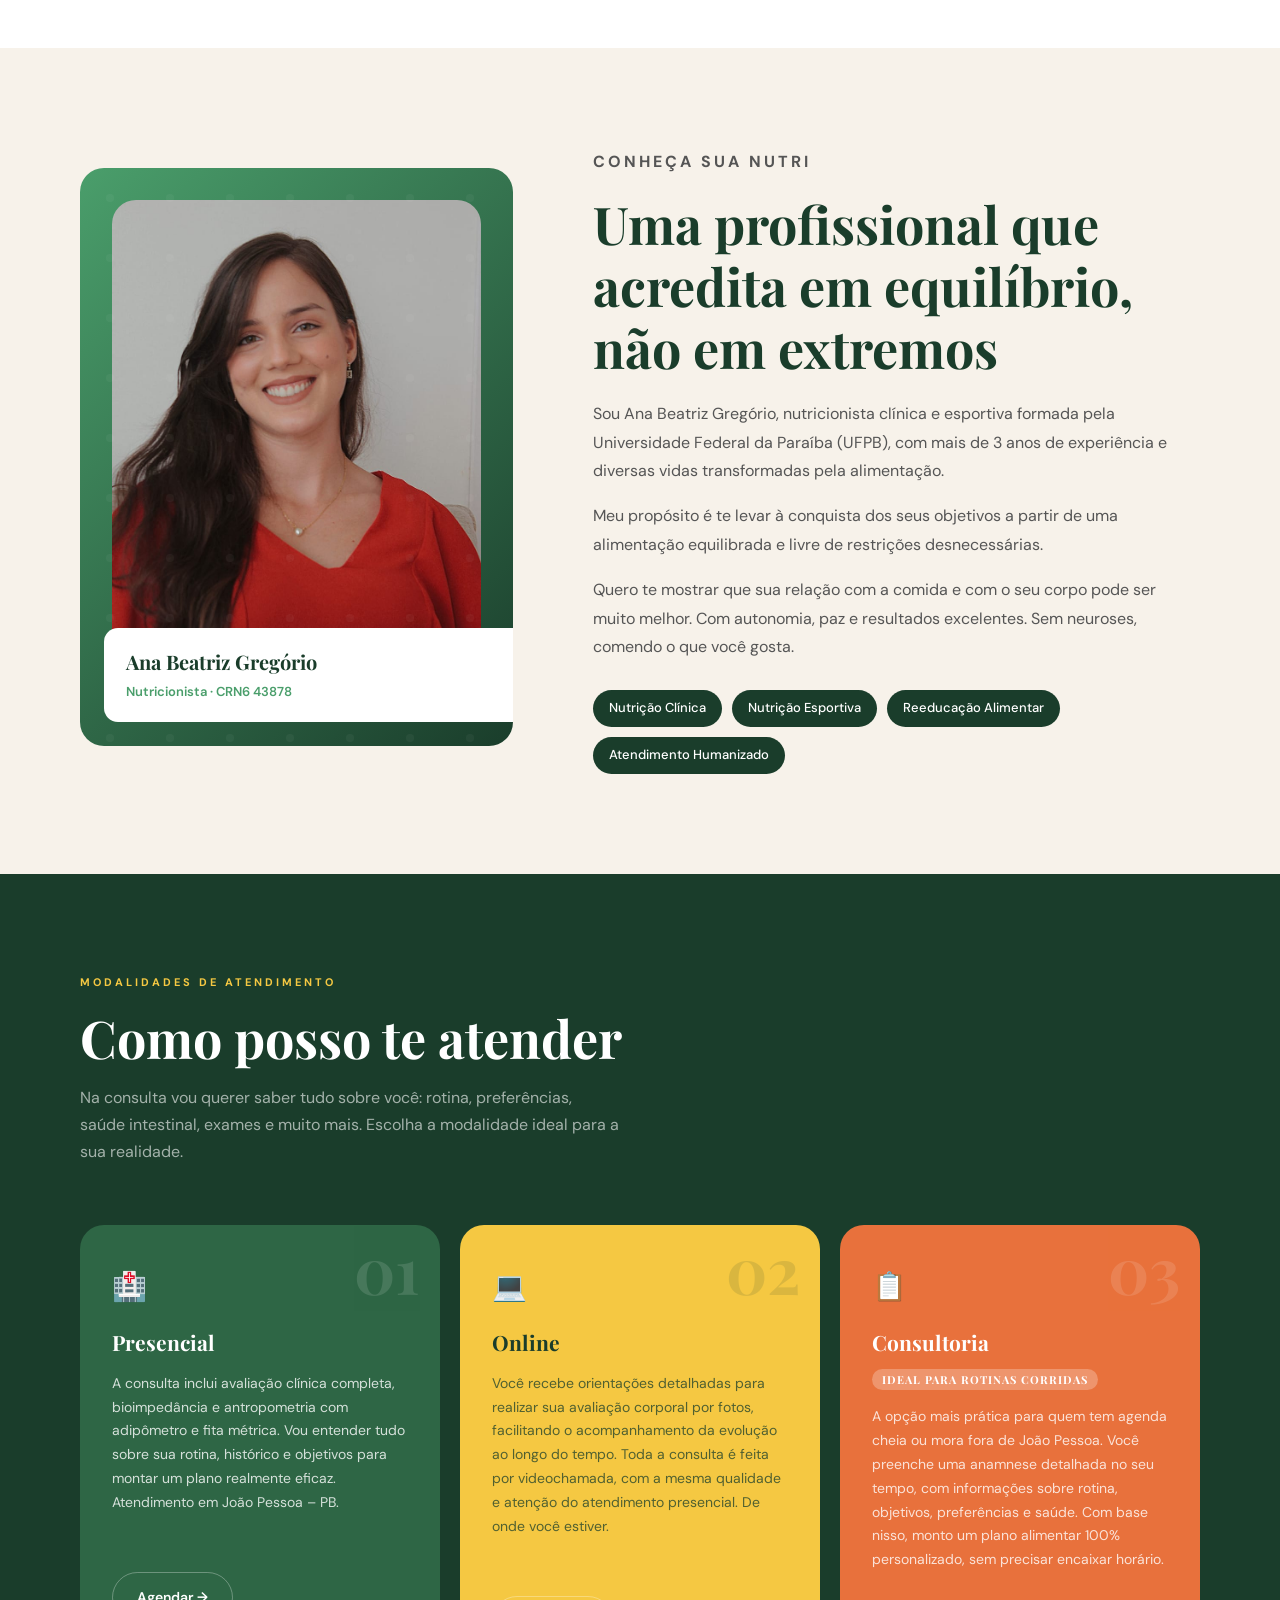
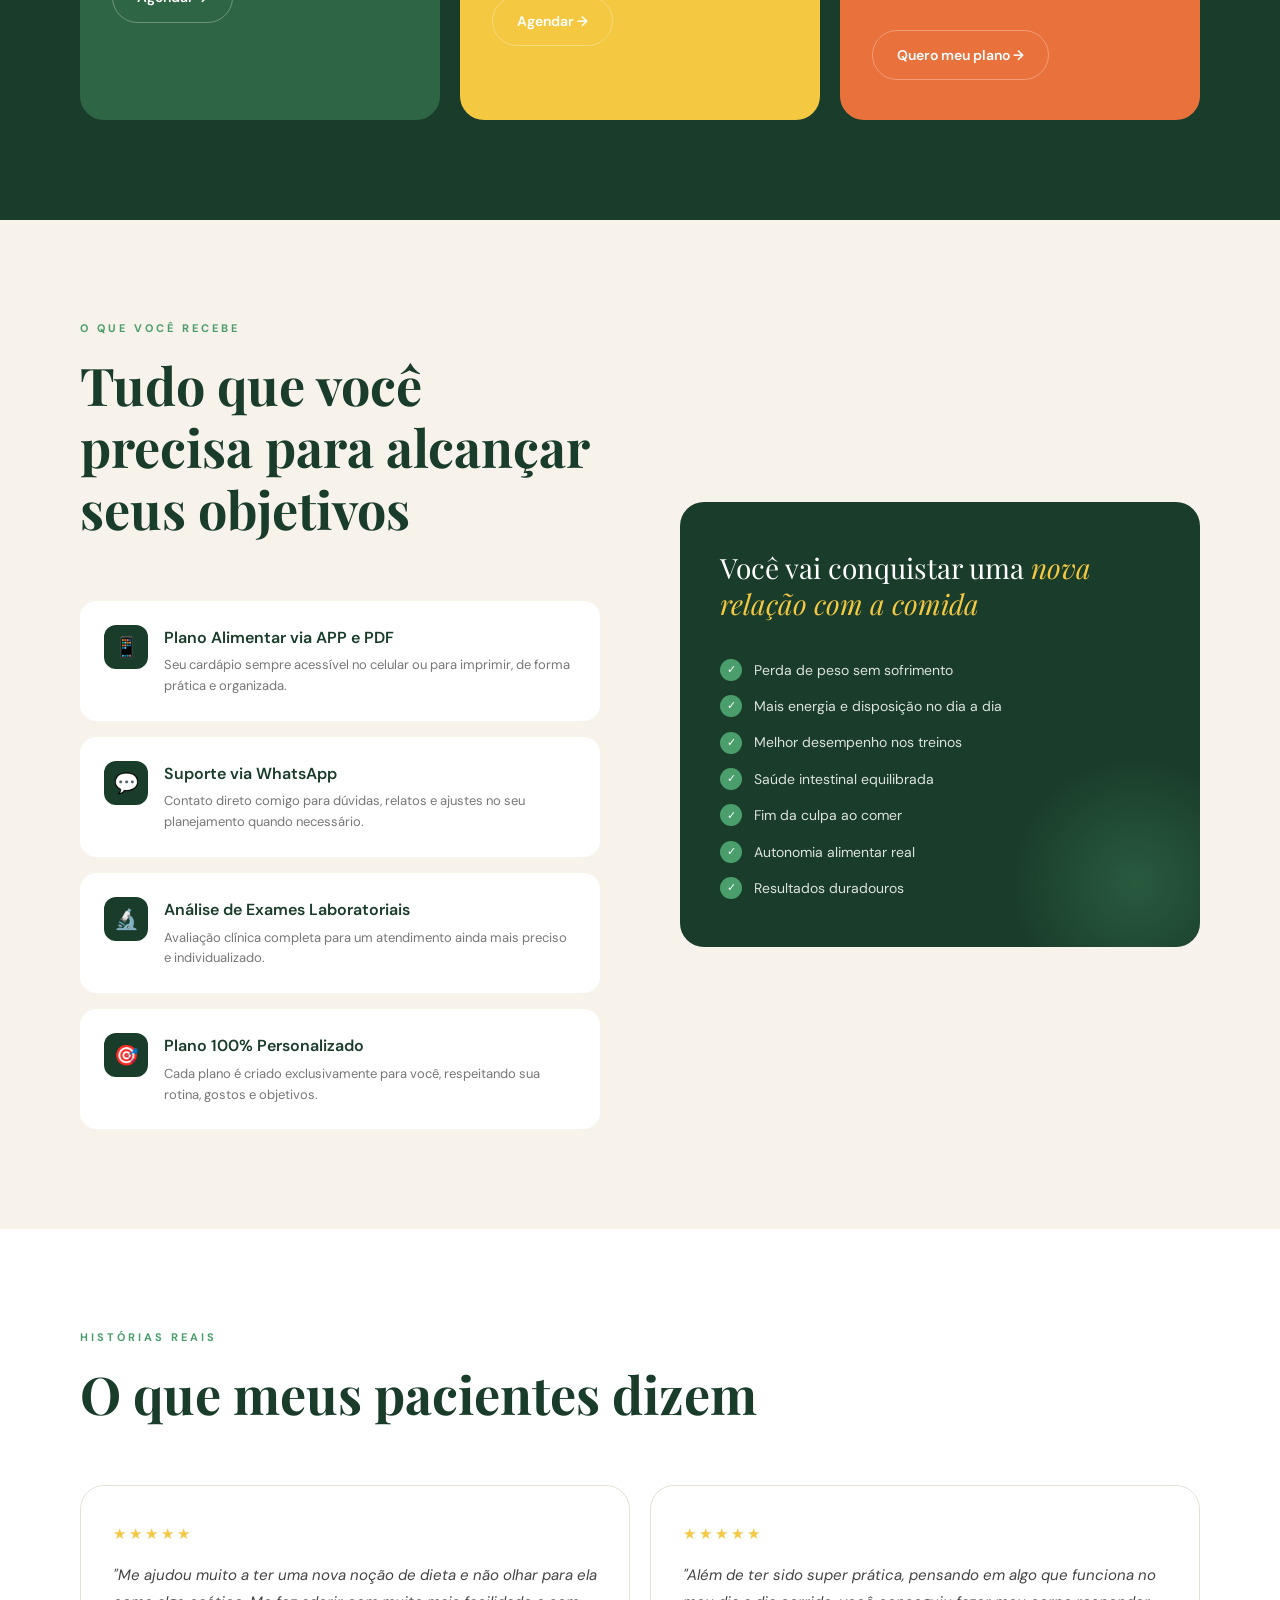
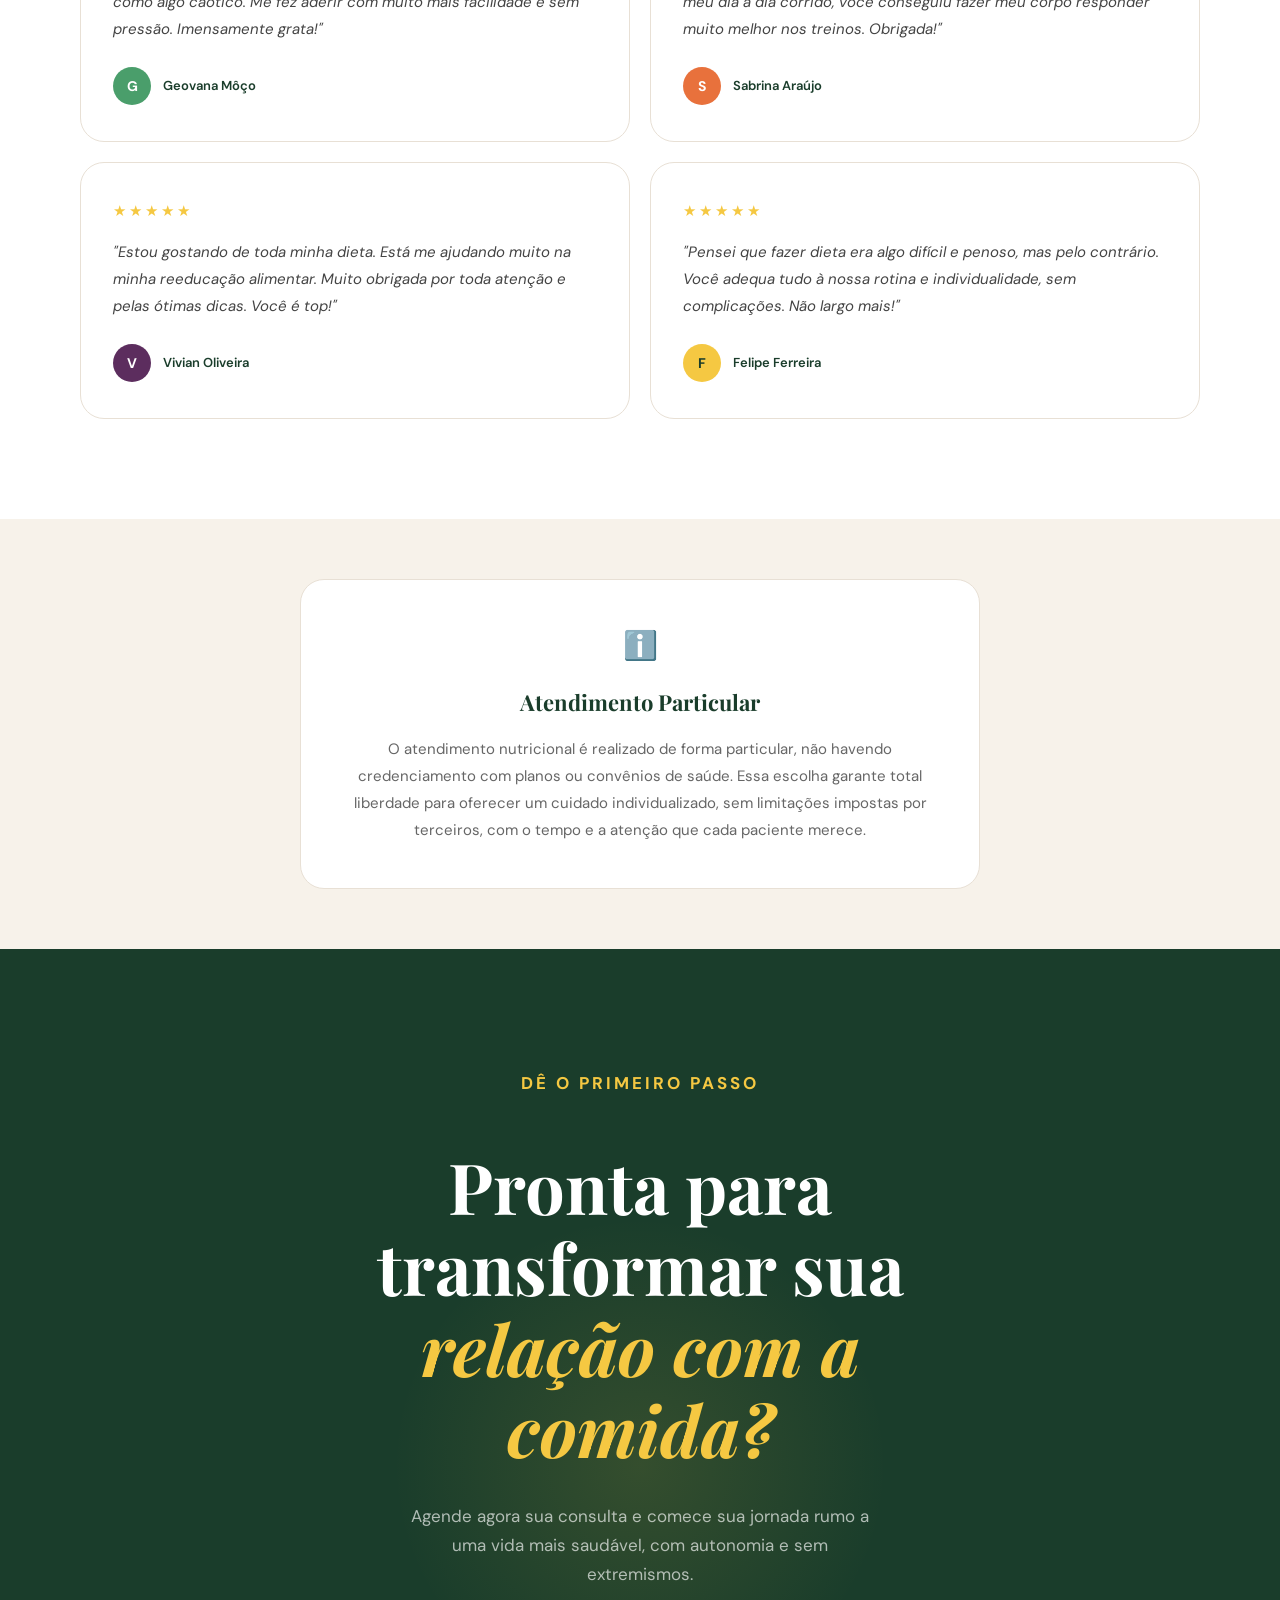
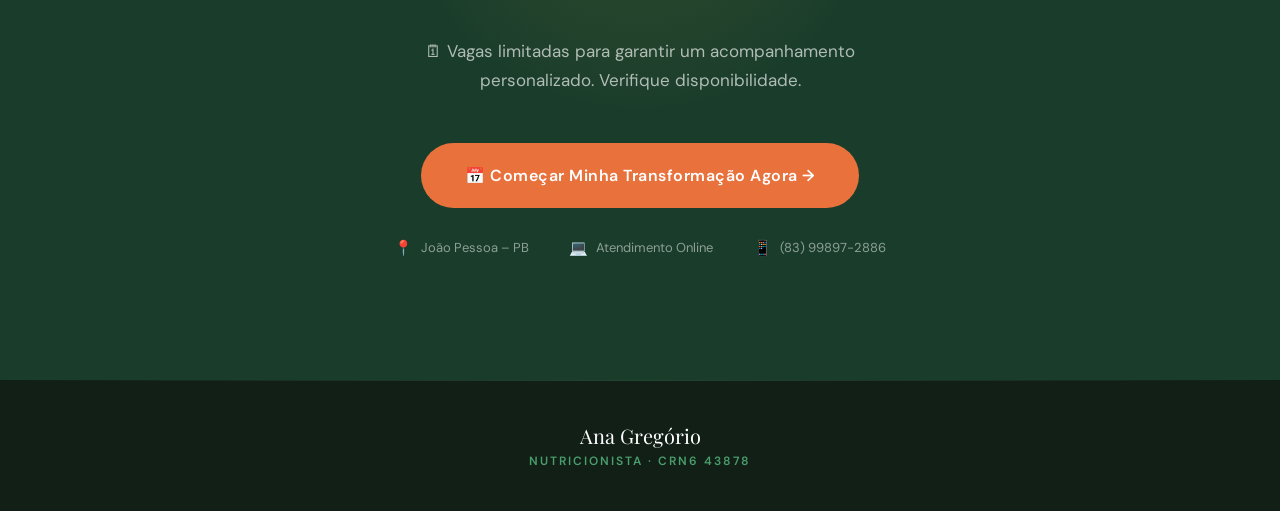
==== commit c6ce432e: "removed socials from footer and centralized the text" ====
--- a/public/index.html
+++ b/public/index.html
@@ -154,7 +154,7 @@
             Vou entender tudo sobre sua rotina, histórico e objetivos para montar um plano realmente eficaz. Atendimento
             em João Pessoa – PB.</p>
           <br>
-          <a href="https://wa.me/5583998972886?text=Olá%2C%20Ana!%20Vi%20seu%20anúncio%20e%20quero%20agendar%20uma%20consulta%20presencial."
+          <a href="https://wa.me/558396975815?text=Olá%2C%20Ana!%20Vi%20seu%20anúncio%20e%20quero%20agendar%20uma%20consulta%20presencial."
             class="btn-secondary" target="_blank" rel="noopener noreferrer"
             aria-label="Agendar consulta presencial">Agendar →</a>
         </div>
@@ -167,7 +167,7 @@
             qualidade
             e atenção do atendimento presencial. De onde você estiver.</p>
           <br>
-          <a href="https://wa.me/5583998972886?text=Olá%2C%20Ana!%20Vi%20seu%20anúncio%20e%20quero%20agendar%20uma%20consulta%20online."
+          <a href="https://wa.me/558396975815?text=Olá%2C%20Ana!%20Vi%20seu%20anúncio%20e%20quero%20agendar%20uma%20consulta%20online."
             class="btn-secondary btn-secondary-dark" target="_blank" rel="noopener noreferrer"
             aria-label="Agendar consulta online">Agendar →</a>
         </div>
@@ -179,7 +179,7 @@
             detalhada no seu tempo, com informações sobre rotina, objetivos, preferências e saúde. Com base nisso, monto
             um plano alimentar 100% personalizado, sem precisar encaixar horário.</p>
           <br>
-          <a href="https://wa.me/5583998972886?text=Olá%2C%20Ana!%20Vi%20seu%20anúncio%20e%20tenho%20interesse%20na%20consultoria."
+          <a href="https://wa.me/558396975815?text=Olá%2C%20Ana!%20Vi%20seu%20anúncio%20e%20tenho%20interesse%20na%20consultoria."
             class="btn-secondary" target="_blank" rel="noopener noreferrer" aria-label="Solicitar consultoria">Quero meu
             plano →</a>
         </div>
@@ -307,7 +307,7 @@
       <p class="hero-subtitle-vagas">
         🗓 Vagas limitadas para garantir um acompanhamento personalizado. Verifique disponibilidade.
       </p>
-      <a href="https://wa.me/5583998972886?text=Olá%2C%20Ana!%20Vi%20seu%20anúncio%20e%20quero%20agendar%20minha%20consulta."
+      <a href="https://wa.me/558396975815?text=Olá%2C%20Ana!%20Vi%20seu%20anúncio%20e%20quero%20agendar%20minha%20consulta."
         class="btn-primary" target="_blank" rel="noopener noreferrer" aria-label="Agendar consulta">
         📅 Começar Minha Transformação Agora →
       </a>
@@ -326,15 +326,6 @@
       Ana Gregório
       <span>Nutricionista · CRN6 43878</span>
     </div>
-    <div class="footer-contact">
-      <a href="https://wa.me/5583998972886" target="_blank" rel="noopener noreferrer" aria-label="WhatsApp">
-        <span aria-hidden="true">📱</span> (83) 99897-2886
-      </a>
-      <a href="https://www.instagram.com/anagregorionutri/" target="_blank" rel="noopener noreferrer"
-        aria-label="Instagram">
-        <span aria-hidden="true">📷</span> @anabgregorio
-      </a>
-    </div>
   </footer>
 
 </body>
--- a/public/style.css
+++ b/public/style.css
@@ -1190,8 +1190,8 @@
 
   footer {
     flex-direction: row;
-    justify-content: space-between;
-    text-align: left;
+    justify-content: center;
+    text-align: center;
     padding: 36px 48px;
   }
 
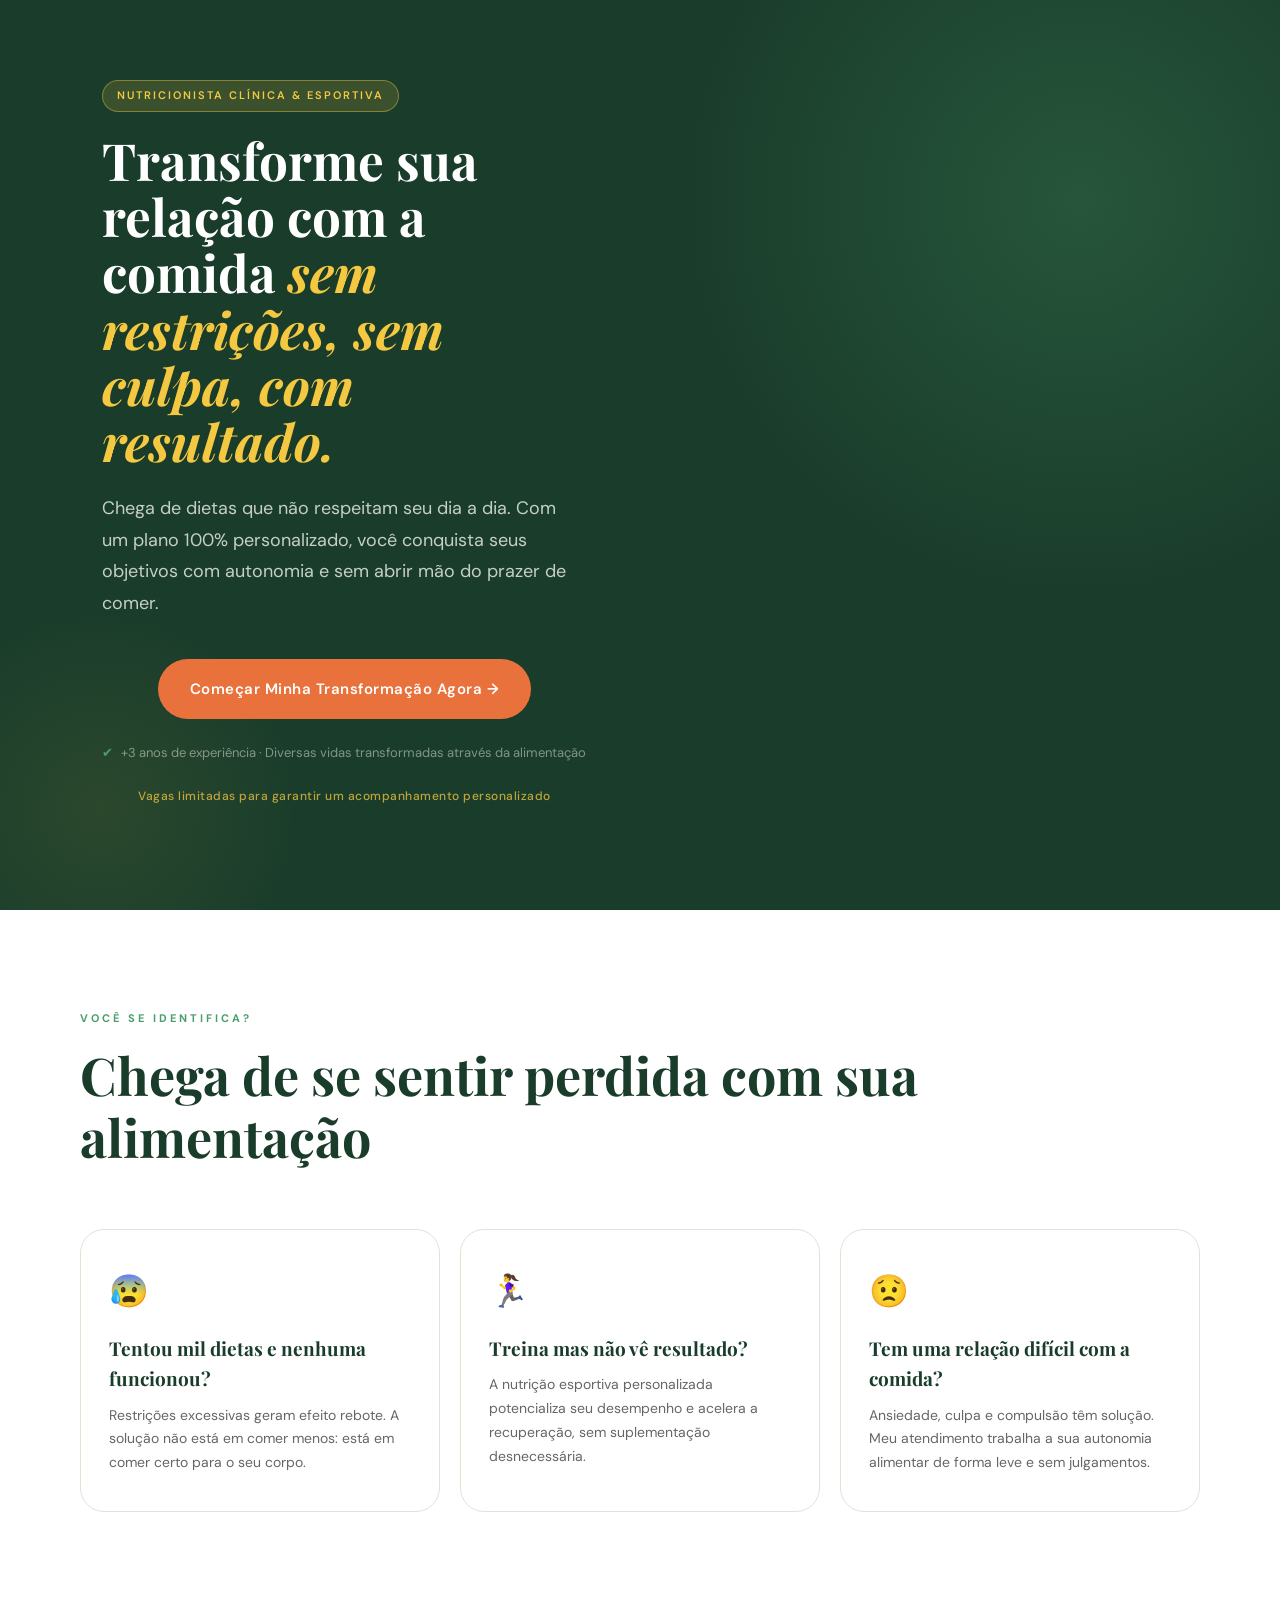
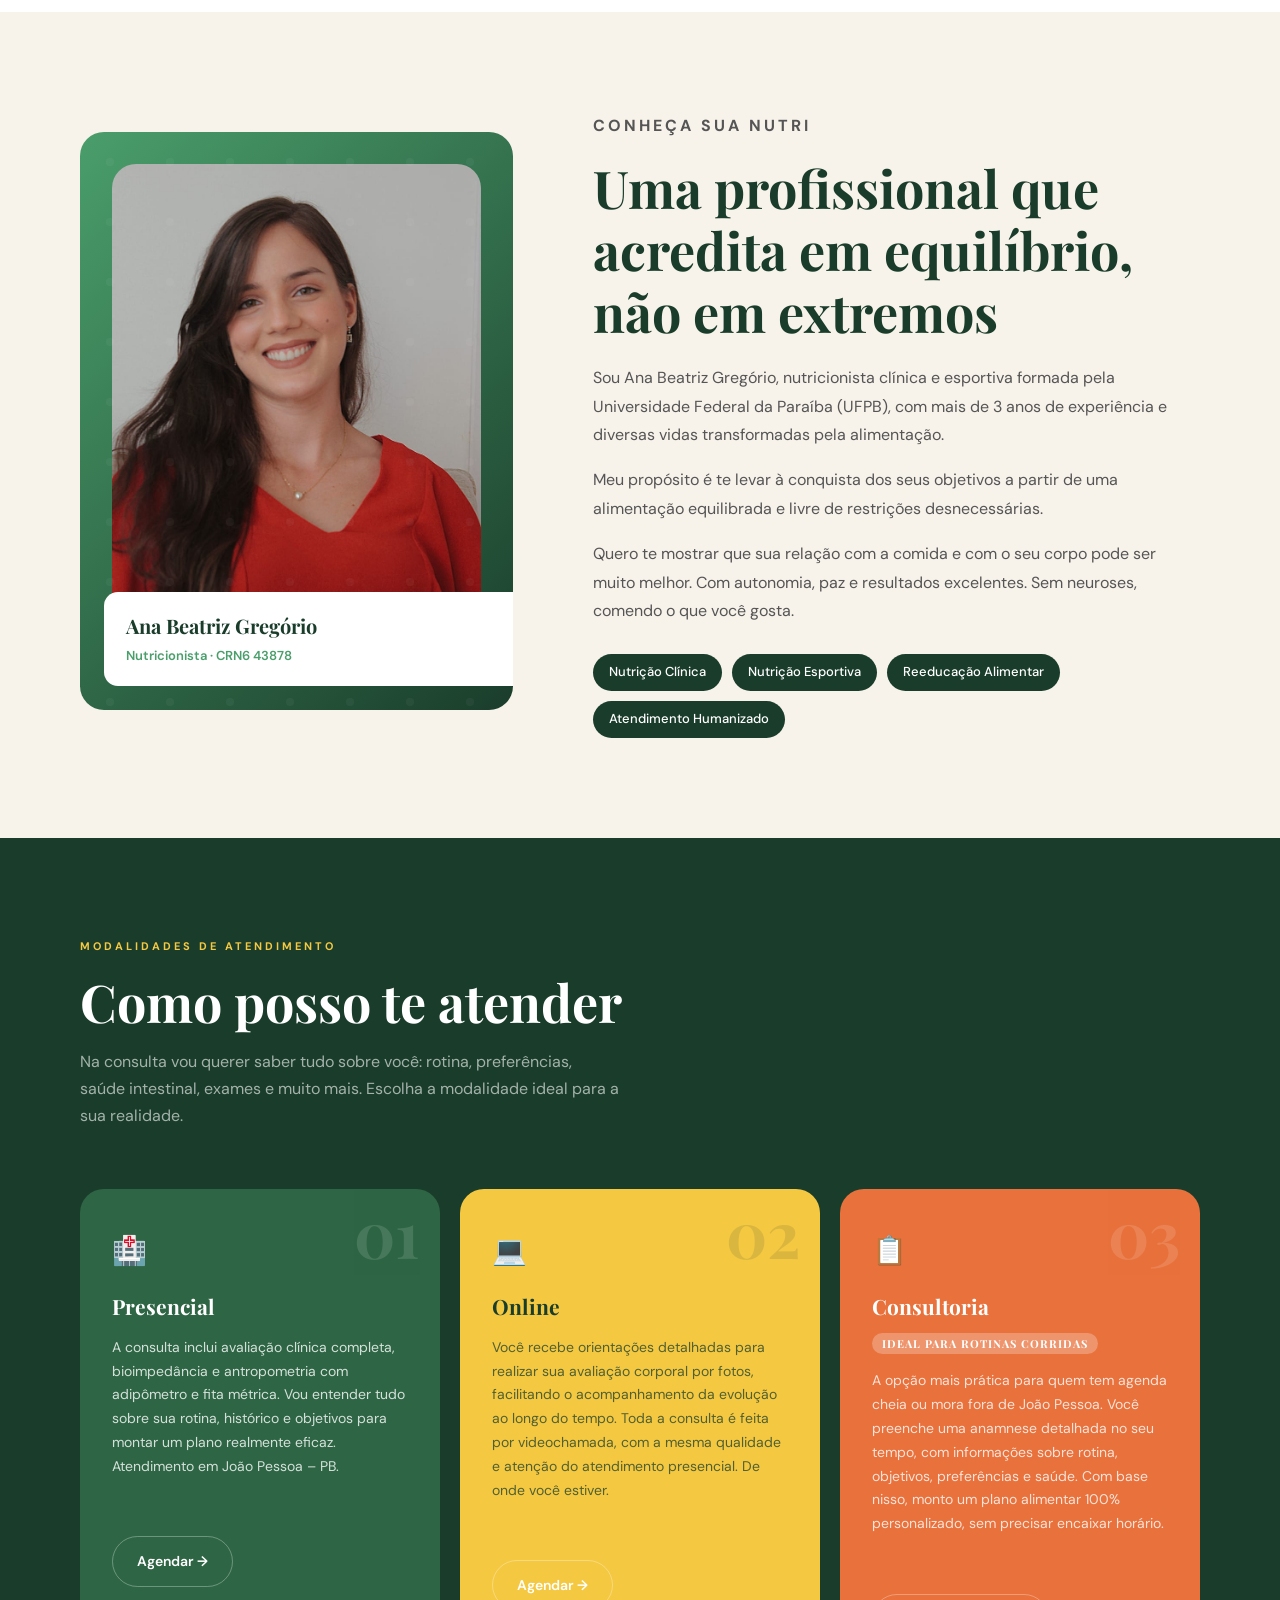
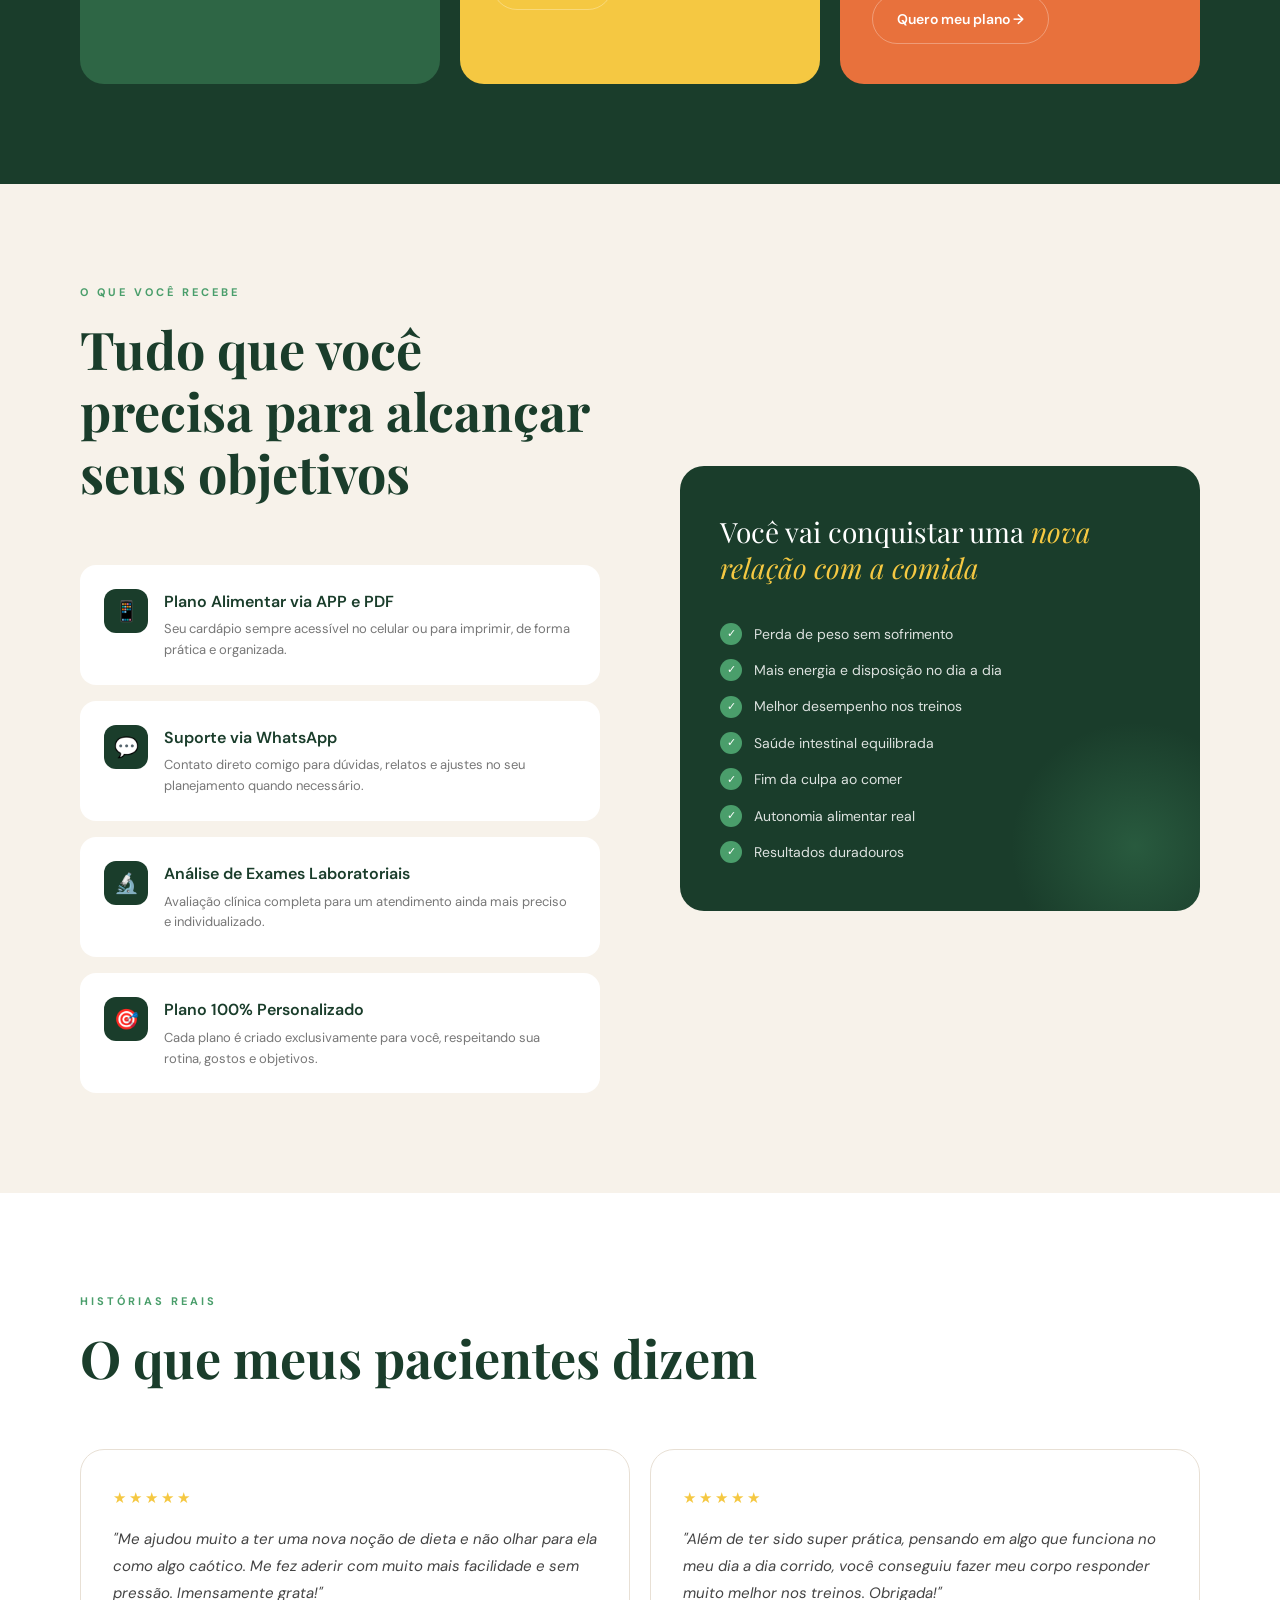
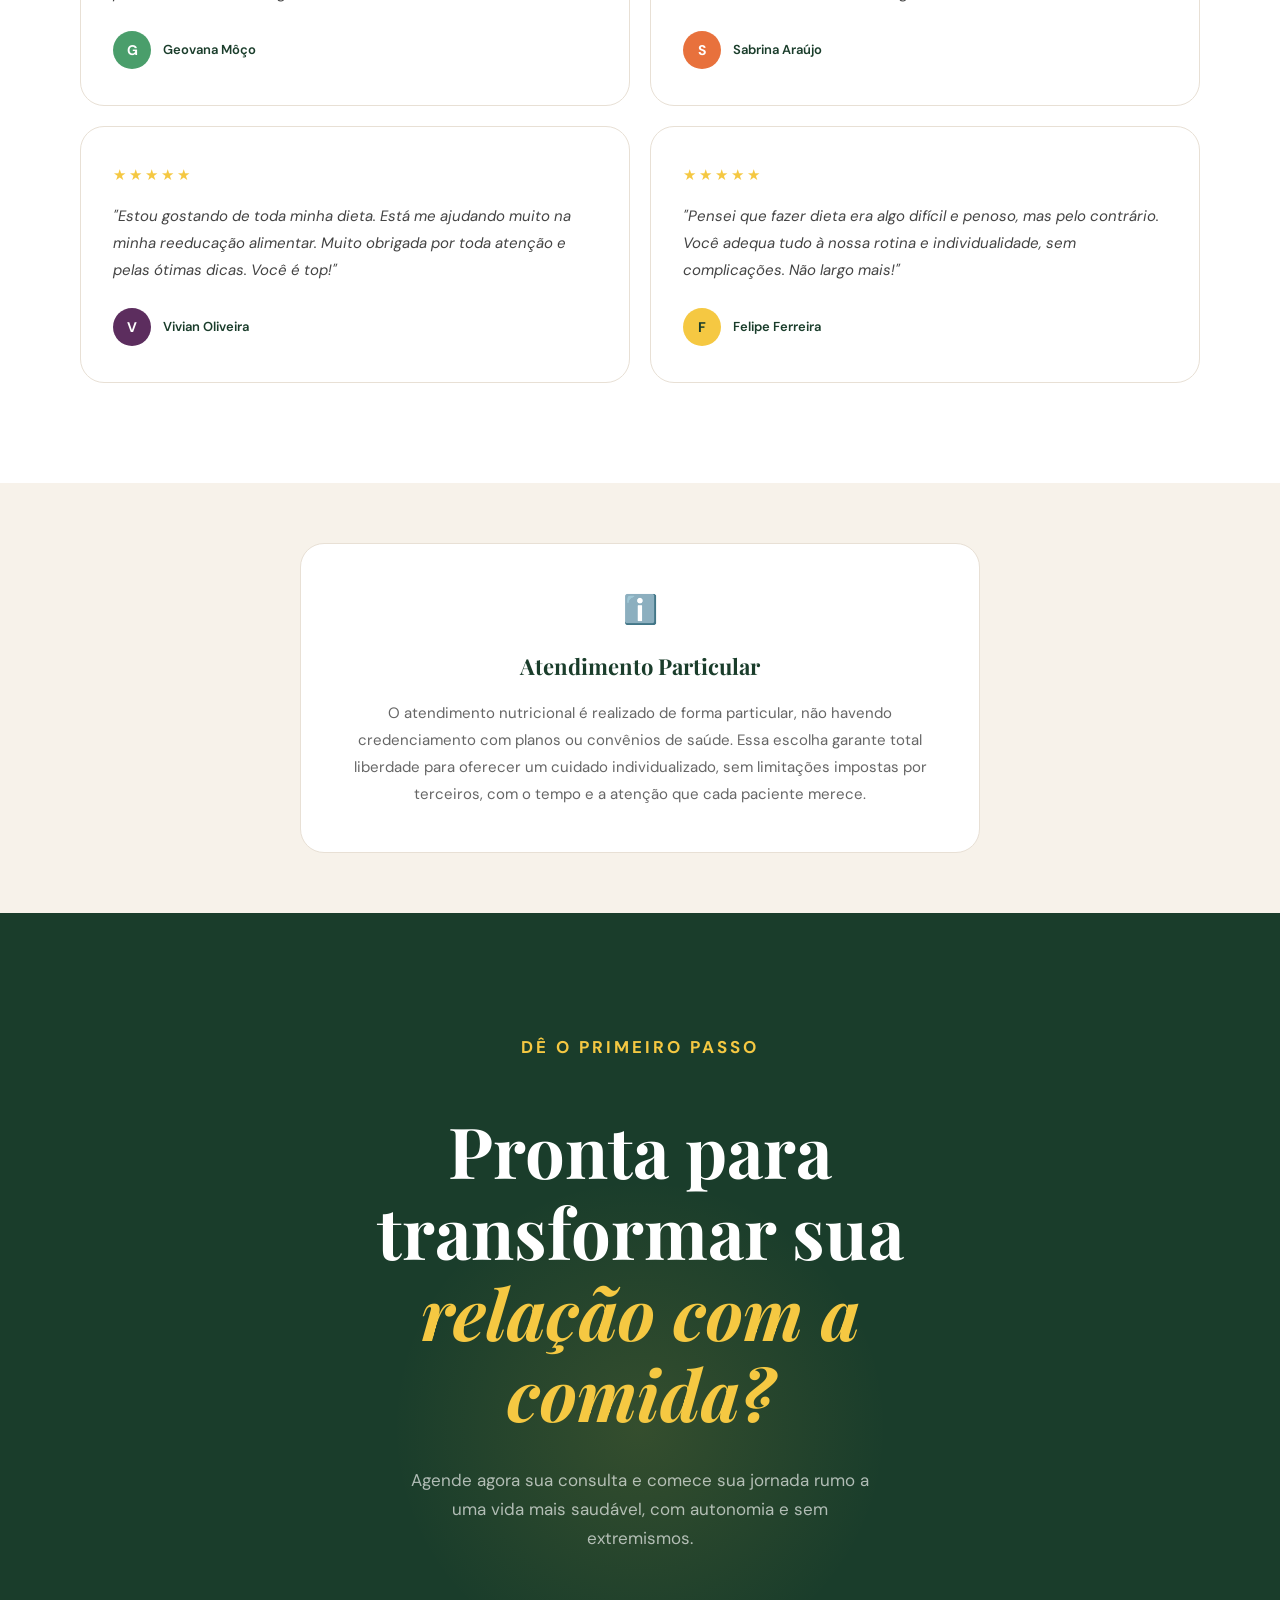
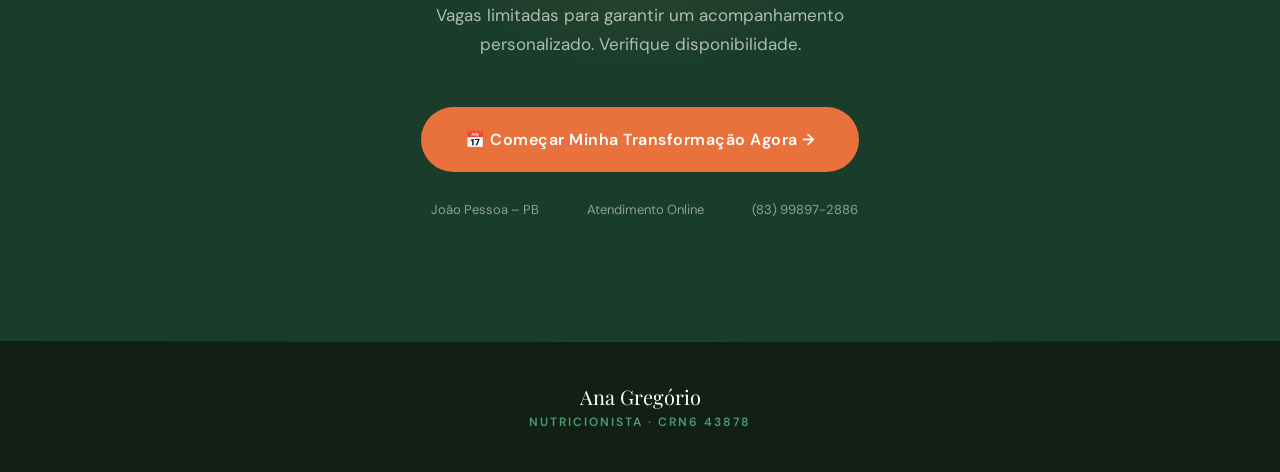
==== commit 10ba58c4: "Cleaned the texts and removed some emojis" ====
--- a/public/index.html
+++ b/public/index.html
@@ -42,7 +42,7 @@
 
   <!-- STICKY CTA -->
   <a href="#agendar" class="sticky-cta" aria-label="Agendar consulta">
-    📅 Começar Minha Transformação →
+    Começar Minha Transformação →
   </a>
 
   <main id="main-content">
@@ -50,11 +50,8 @@
     <!-- ═══════════ HERO ═══════════ -->
     <section class="hero" aria-labelledby="hero-title">
       <div class="hero-left">
-        <div class="badge">🌿 Nutricionista Clínica &amp; Esportiva</div>
-        <p class="hero-subtitle">
-          🗓 Vagas limitadas para garantir um acompanhamento personalizado
-        </p>
-        <p class="hero-logo">Ana Beatriz Gregório</p>
+        <div class="badge"> Nutricionista Clínica &amp; Esportiva</div>
+
         <h1 id="hero-title">Transforme sua relação com a comida <em>sem restrições, sem culpa, com resultado.</em></h1>
         <p class="subtitle">
           Chega de dietas que não respeitam seu dia a dia. Com um plano 100% personalizado, você conquista seus
@@ -63,11 +60,14 @@
         </p>
         <div class="cta-group">
           <a href="#agendar" class="btn-primary">
-            🌿 Começar Minha Transformação Agora →
+            Começar Minha Transformação Agora →
           </a>
           <p class="trust-line">
             <span aria-hidden="true">✔</span> +3 anos de experiência · Diversas vidas transformadas através da
             alimentação
+          </p>
+          <p class="hero-subtitle">
+            Vagas limitadas para garantir um acompanhamento personalizado
           </p>
         </div>
       </div>
@@ -305,16 +305,16 @@
       <p>Agende agora sua consulta e comece sua jornada rumo a uma vida mais saudável, com autonomia e sem extremismos.
       </p>
       <p class="hero-subtitle-vagas">
-        🗓 Vagas limitadas para garantir um acompanhamento personalizado. Verifique disponibilidade.
+        Vagas limitadas para garantir um acompanhamento personalizado. Verifique disponibilidade.
       </p>
       <a href="https://wa.me/558396975815?text=Olá%2C%20Ana!%20Vi%20seu%20anúncio%20e%20quero%20agendar%20minha%20consulta."
         class="btn-primary" target="_blank" rel="noopener noreferrer" aria-label="Agendar consulta">
         📅 Começar Minha Transformação Agora →
       </a>
       <div class="cta-info">
-        <div class="cta-info-item"><span aria-hidden="true">📍</span> João Pessoa – PB</div>
-        <div class="cta-info-item"><span aria-hidden="true">💻</span> Atendimento Online</div>
-        <div class="cta-info-item"><span aria-hidden="true">📱</span> (83) 99897-2886</div>
+        <div class="cta-info-item"><span aria-hidden="true"></span> João Pessoa – PB</div>
+        <div class="cta-info-item"><span aria-hidden="true"></span> Atendimento Online</div>
+        <div class="cta-info-item"><span aria-hidden="true"></span> (83) 99897-2886</div>
       </div>
     </section>
 
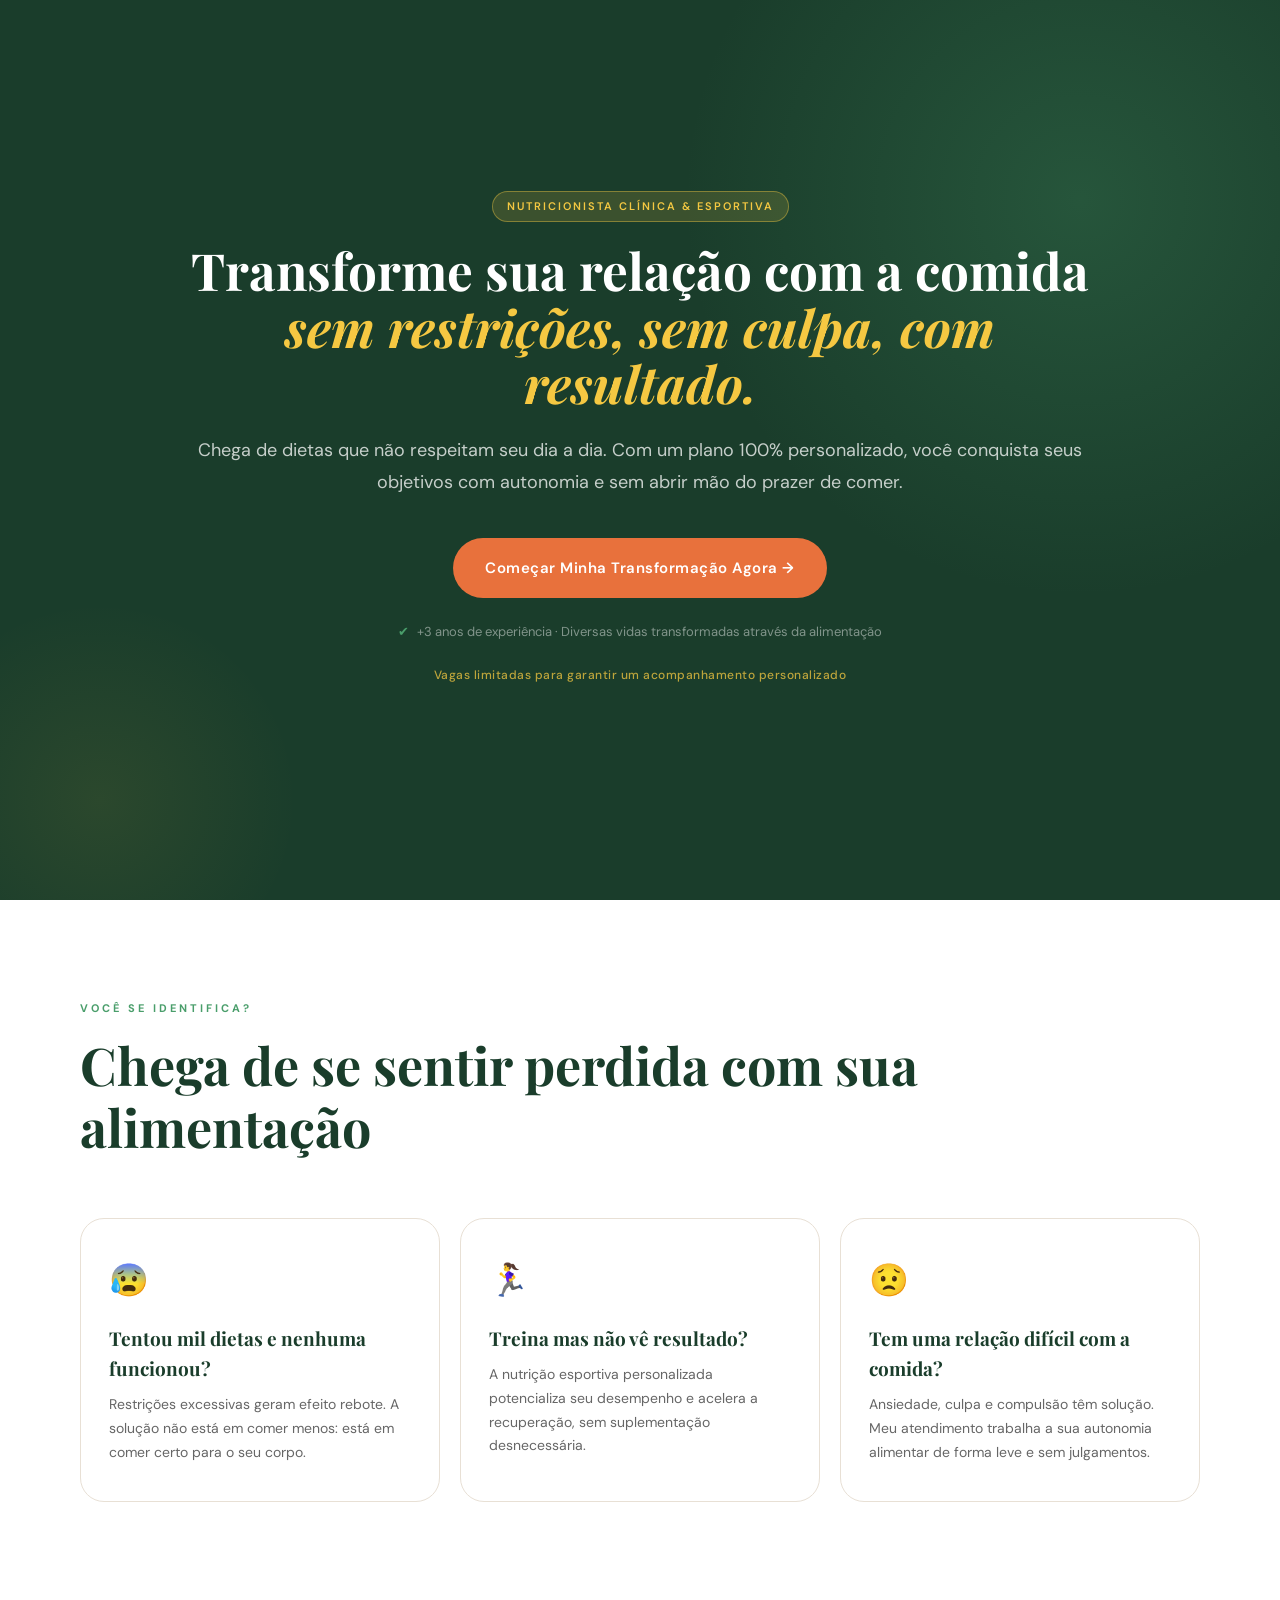
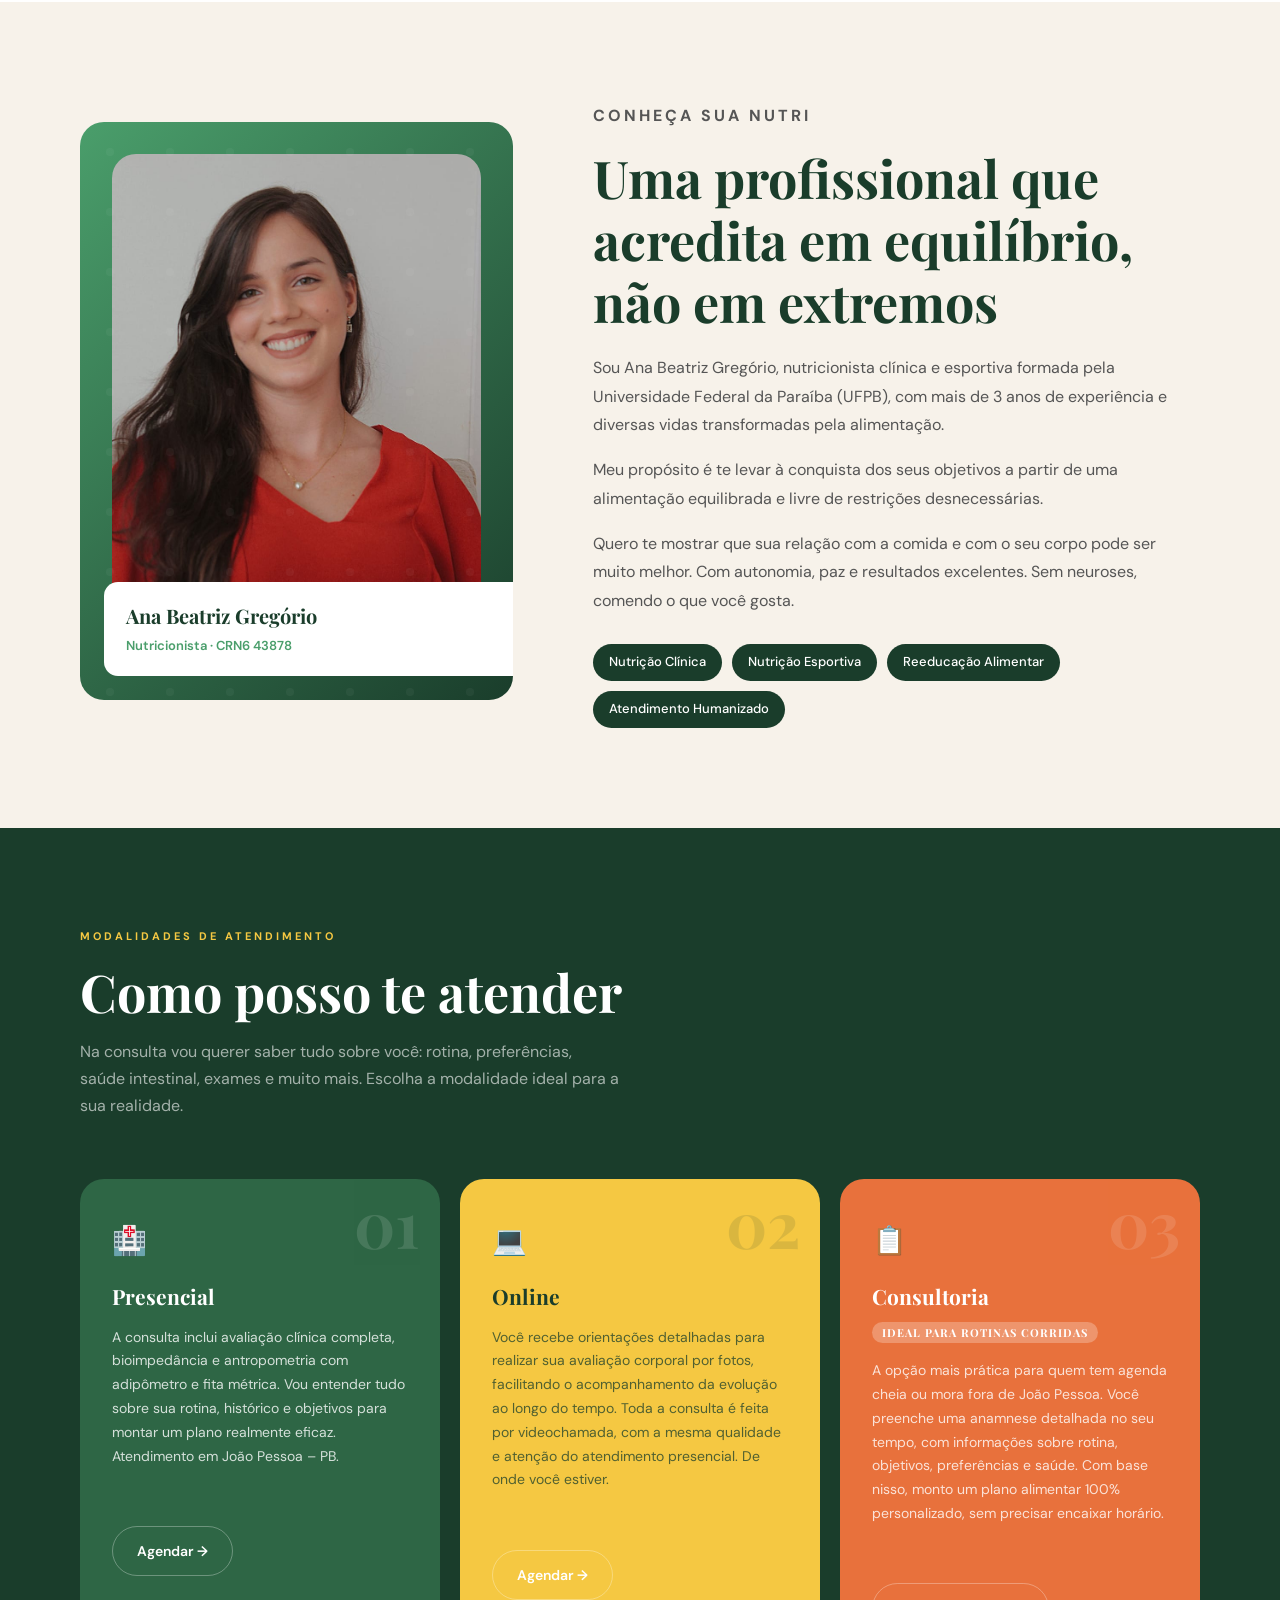
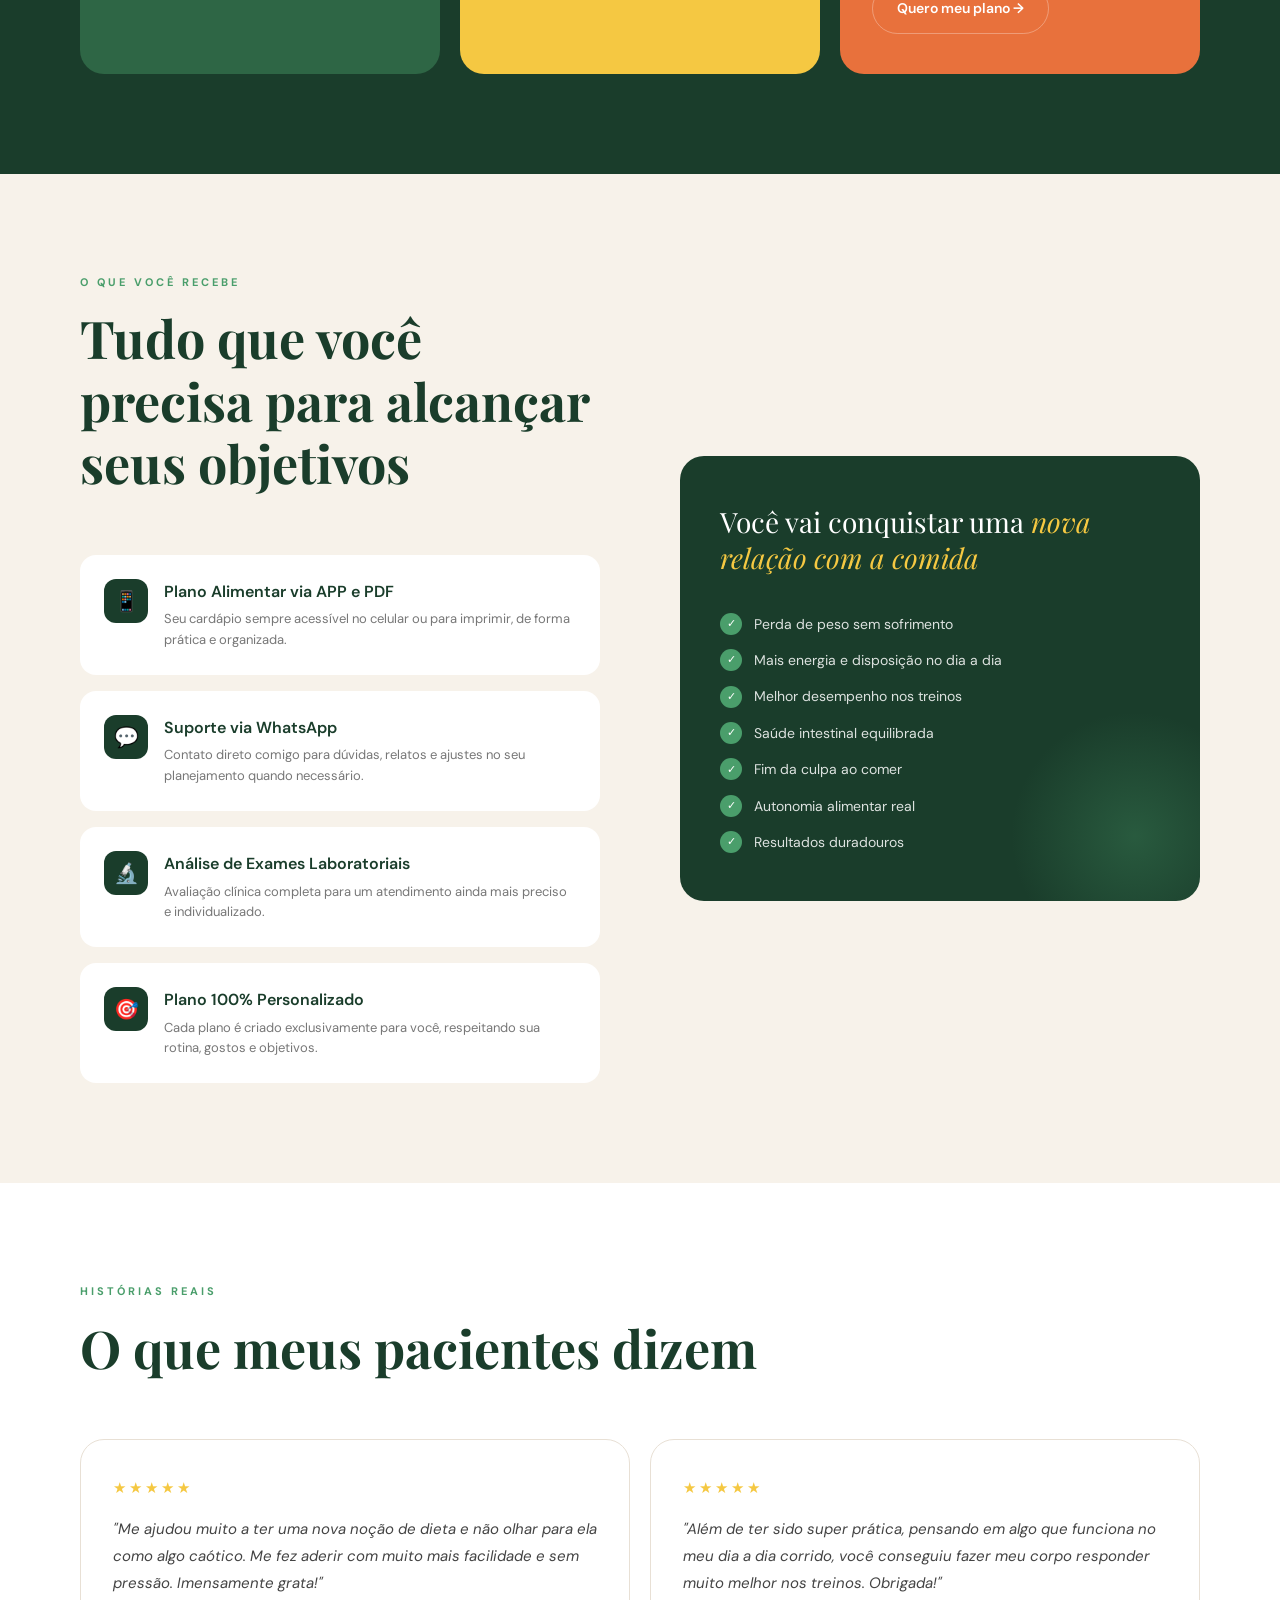
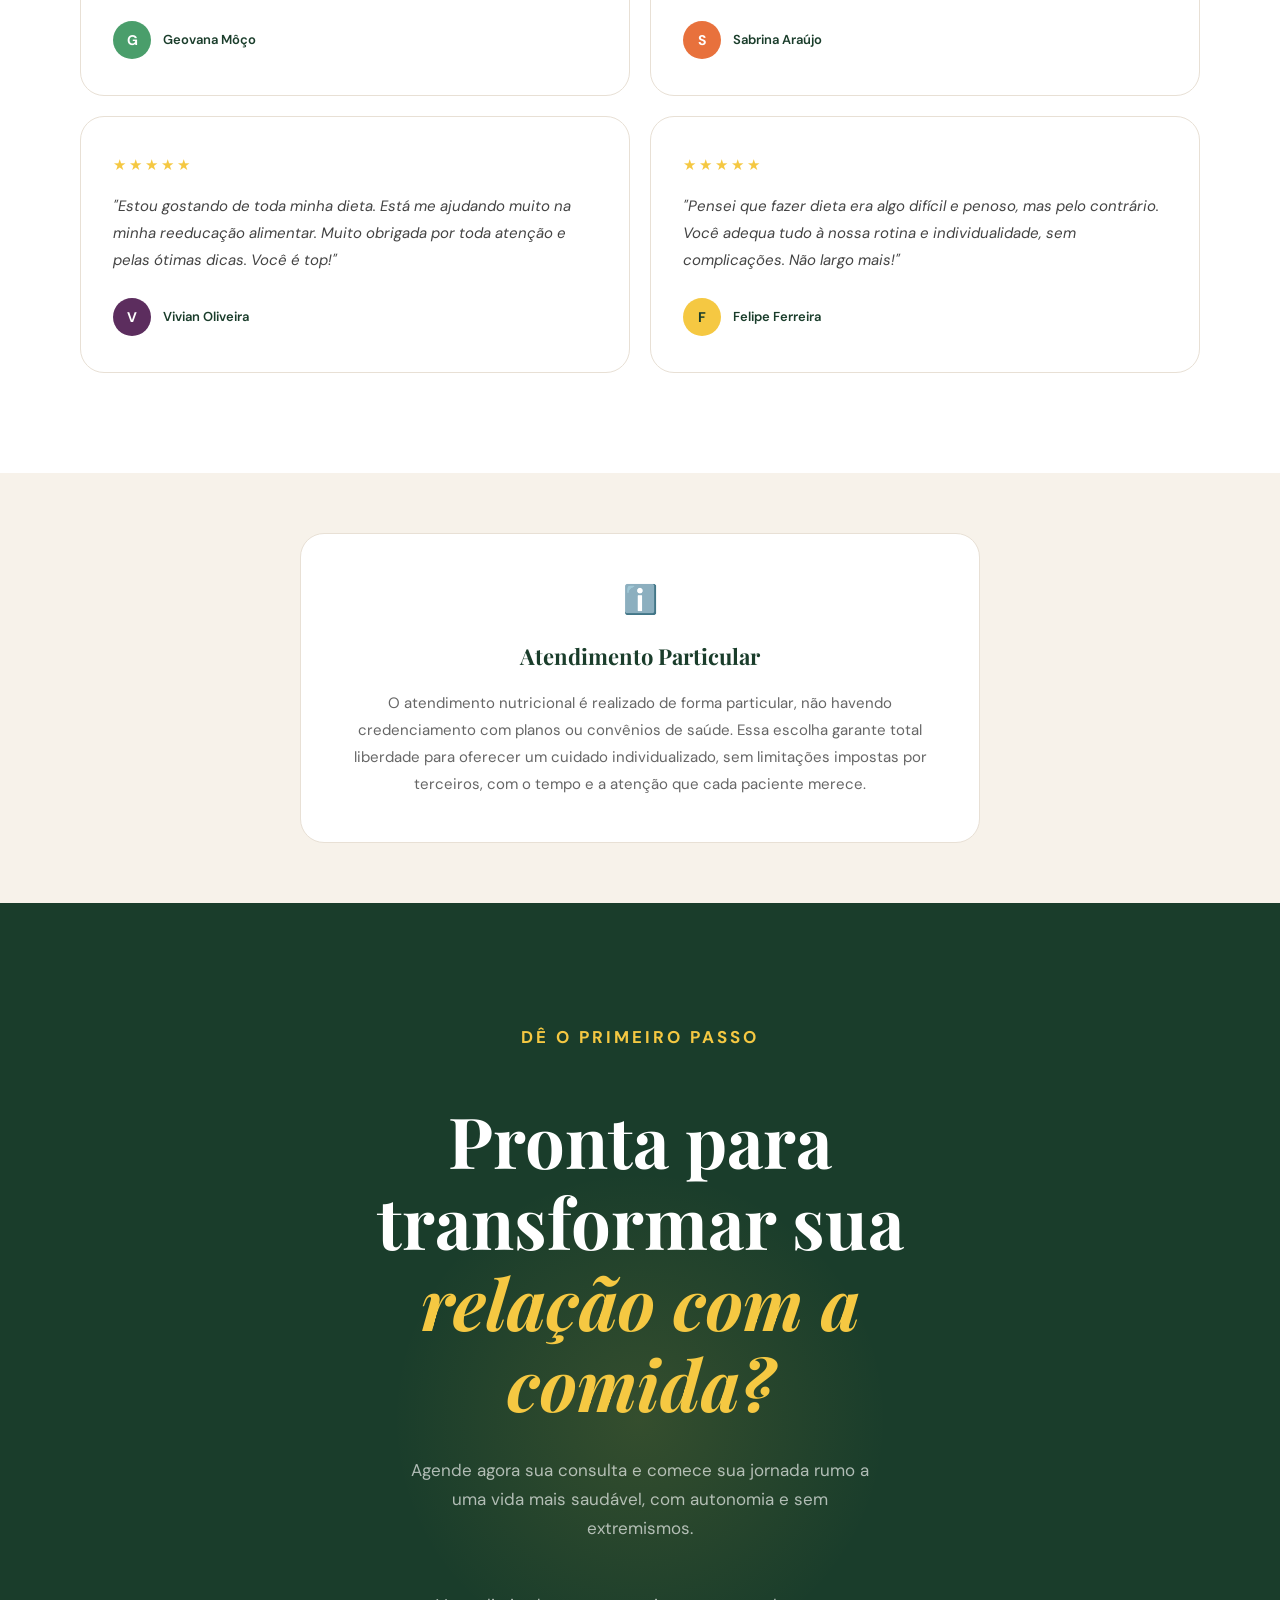
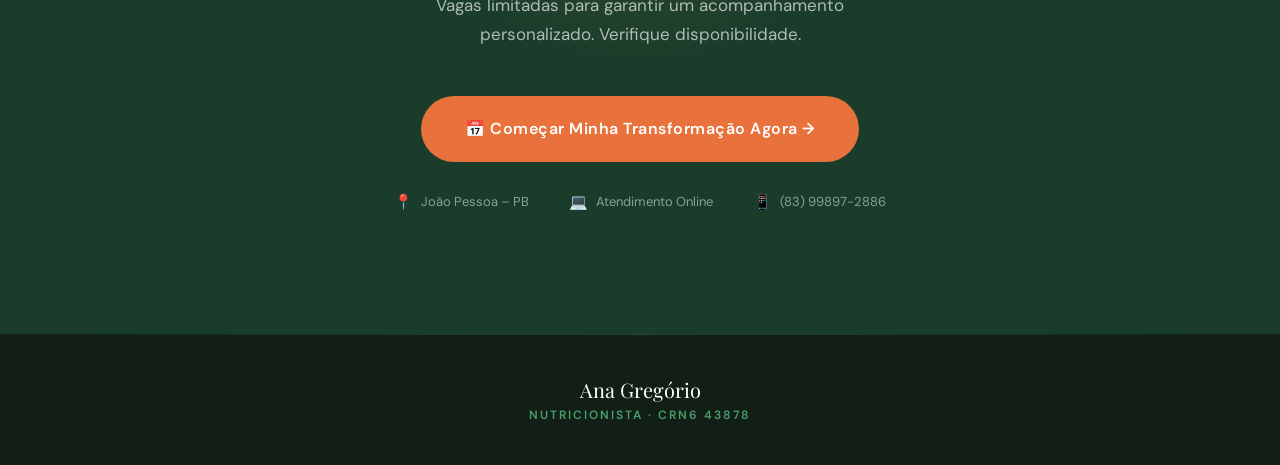
==== commit 9811c41e: "added emojis" ====
--- a/public/index.html
+++ b/public/index.html
@@ -312,9 +312,9 @@
         📅 Começar Minha Transformação Agora →
       </a>
       <div class="cta-info">
-        <div class="cta-info-item"><span aria-hidden="true"></span> João Pessoa – PB</div>
-        <div class="cta-info-item"><span aria-hidden="true"></span> Atendimento Online</div>
-        <div class="cta-info-item"><span aria-hidden="true"></span> (83) 99897-2886</div>
+        <div class="cta-info-item"><span aria-hidden="true">📍</span> João Pessoa – PB</div>
+        <div class="cta-info-item"><span aria-hidden="true">💻</span> Atendimento Online</div>
+        <div class="cta-info-item"><span aria-hidden="true">📱</span> (83) 99897-2886</div>
       </div>
     </section>
 
@@ -328,4 +328,24 @@
     </div>
   </footer>
 
-</body>+  <script>
+    const observer = new IntersectionObserver((entries) => {
+      entries.forEach(entry => {
+        const cta = document.querySelector('.sticky-cta');
+        if (entry.isIntersecting) {
+          cta.classList.add('sticky-cta--hidden');
+        } else {
+          cta.classList.remove('sticky-cta--hidden');
+        }
+      });
+    }, {
+      threshold: 0.1
+    });
+
+    const footer = document.querySelector('footer');
+    if (footer) {
+      observer.observe(footer);
+    }
+  </script>
+
+</body>
--- a/public/style.css
+++ b/public/style.css
@@ -225,7 +225,7 @@
   border-radius: 100px;
   text-decoration: none;
   box-shadow: 0 8px 28px rgba(232, 113, 60, 0.5);
-  transition: transform 0.2s, box-shadow 0.2s;
+  transition: transform 0.3s var(--transicao), box-shadow 0.3s var(--transicao), opacity 0.3s var(--transicao), visibility 0.3s var(--transicao);
   display: flex;
   align-items: center;
   gap: 8px;
@@ -261,6 +261,13 @@
 .sticky-cta:hover {
   transform: translateY(-3px);
   box-shadow: 0 14px 36px rgba(232, 113, 60, 0.55);
+}
+
+.sticky-cta--hidden {
+  opacity: 0;
+  visibility: hidden;
+  transform: translateY(20px);
+  pointer-events: none;
 }
 
 .hero {
@@ -1225,7 +1232,8 @@
   .hero-left {
     padding: 100px 10vw;
     text-align: center;
-    max-width: 860px;
+    width: 80%;
+    max-width: none;
     margin: 0 auto;
   }
 
@@ -1237,7 +1245,7 @@
 
   .hero p.subtitle {
     font-size: 17px;
-    max-width: 560px;
+    max-width: 100%;
     margin: 0 auto 48px;
     text-align: center;
   }
@@ -1414,7 +1422,7 @@
 @media (min-width: 1280px) {
   .hero {
     min-height: 100vh;
-    grid-template-columns: 1fr 1fr;
+    grid-template-columns: 1fr;
     align-items: center;
   }
 
@@ -1437,25 +1445,26 @@
   }
 
   .hero-left {
-    padding: 80px 60px 80px 8vw;
-    align-items: flex-start;
-    text-align: left;
+    padding: 80px 60px;
+    align-items: center;
+    text-align: center;
+    width: 80%;
     max-width: none;
-    margin: 0;
+    margin: 0 auto;
   }
 
   .hero h1 {
     font-size: clamp(48px, 4vw, 64px);
     line-height: 1.1;
-    text-align: left;
+    text-align: center;
     margin-bottom: 24px;
   }
 
   .hero p.subtitle {
     font-size: 18px;
-    max-width: 520px;
-    margin: 0 0 40px;
-    text-align: left;
+    max-width: 100%;
+    margin: 0 auto 40px;
+    text-align: center;
     line-height: 1.75;
   }
 
@@ -1492,4 +1501,15 @@
     font-size: 13px;
     white-space: nowrap;
   }
+}
+
+@media (min-width: 1600px) {
+  .hero h1 {
+    font-size: clamp(72px, 5vw, 84px);
+  }
+
+  .hero p.subtitle {
+    font-size: 20px;
+    max-width: 100%;
+  }
 }
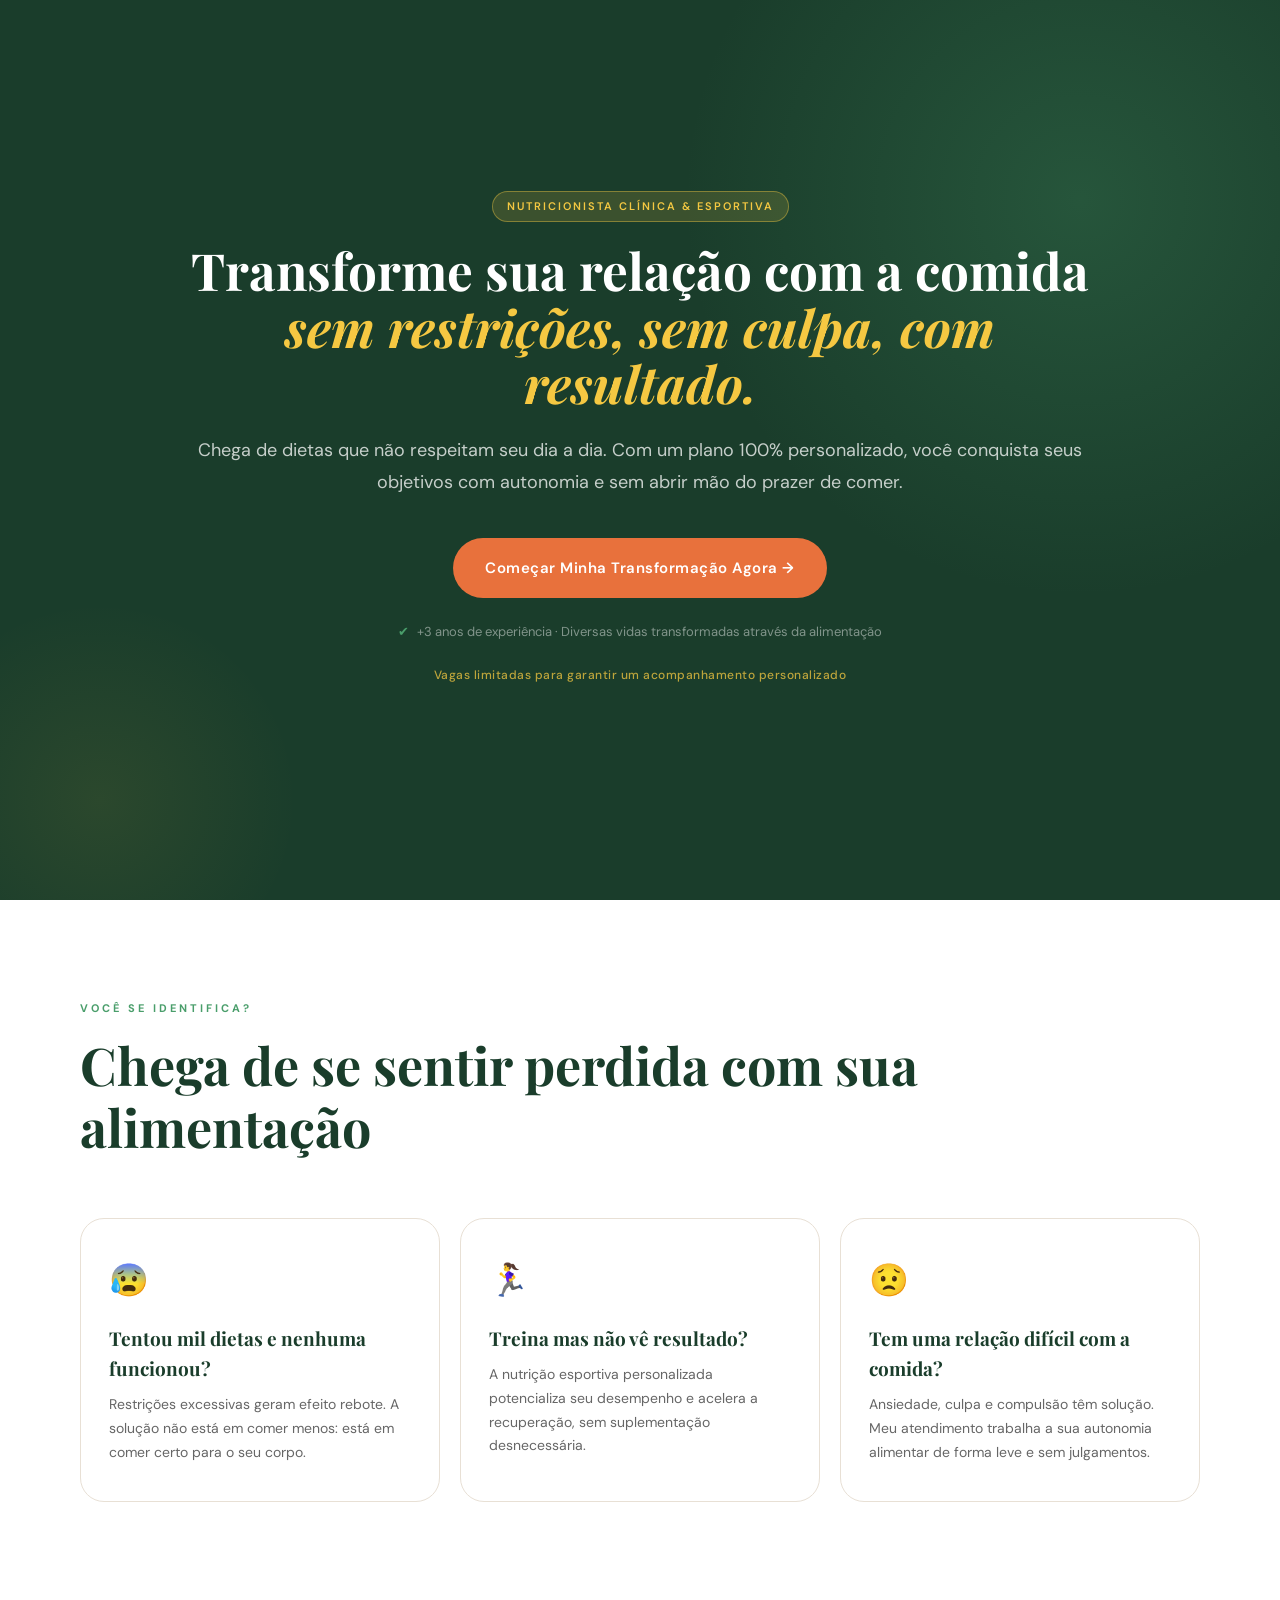
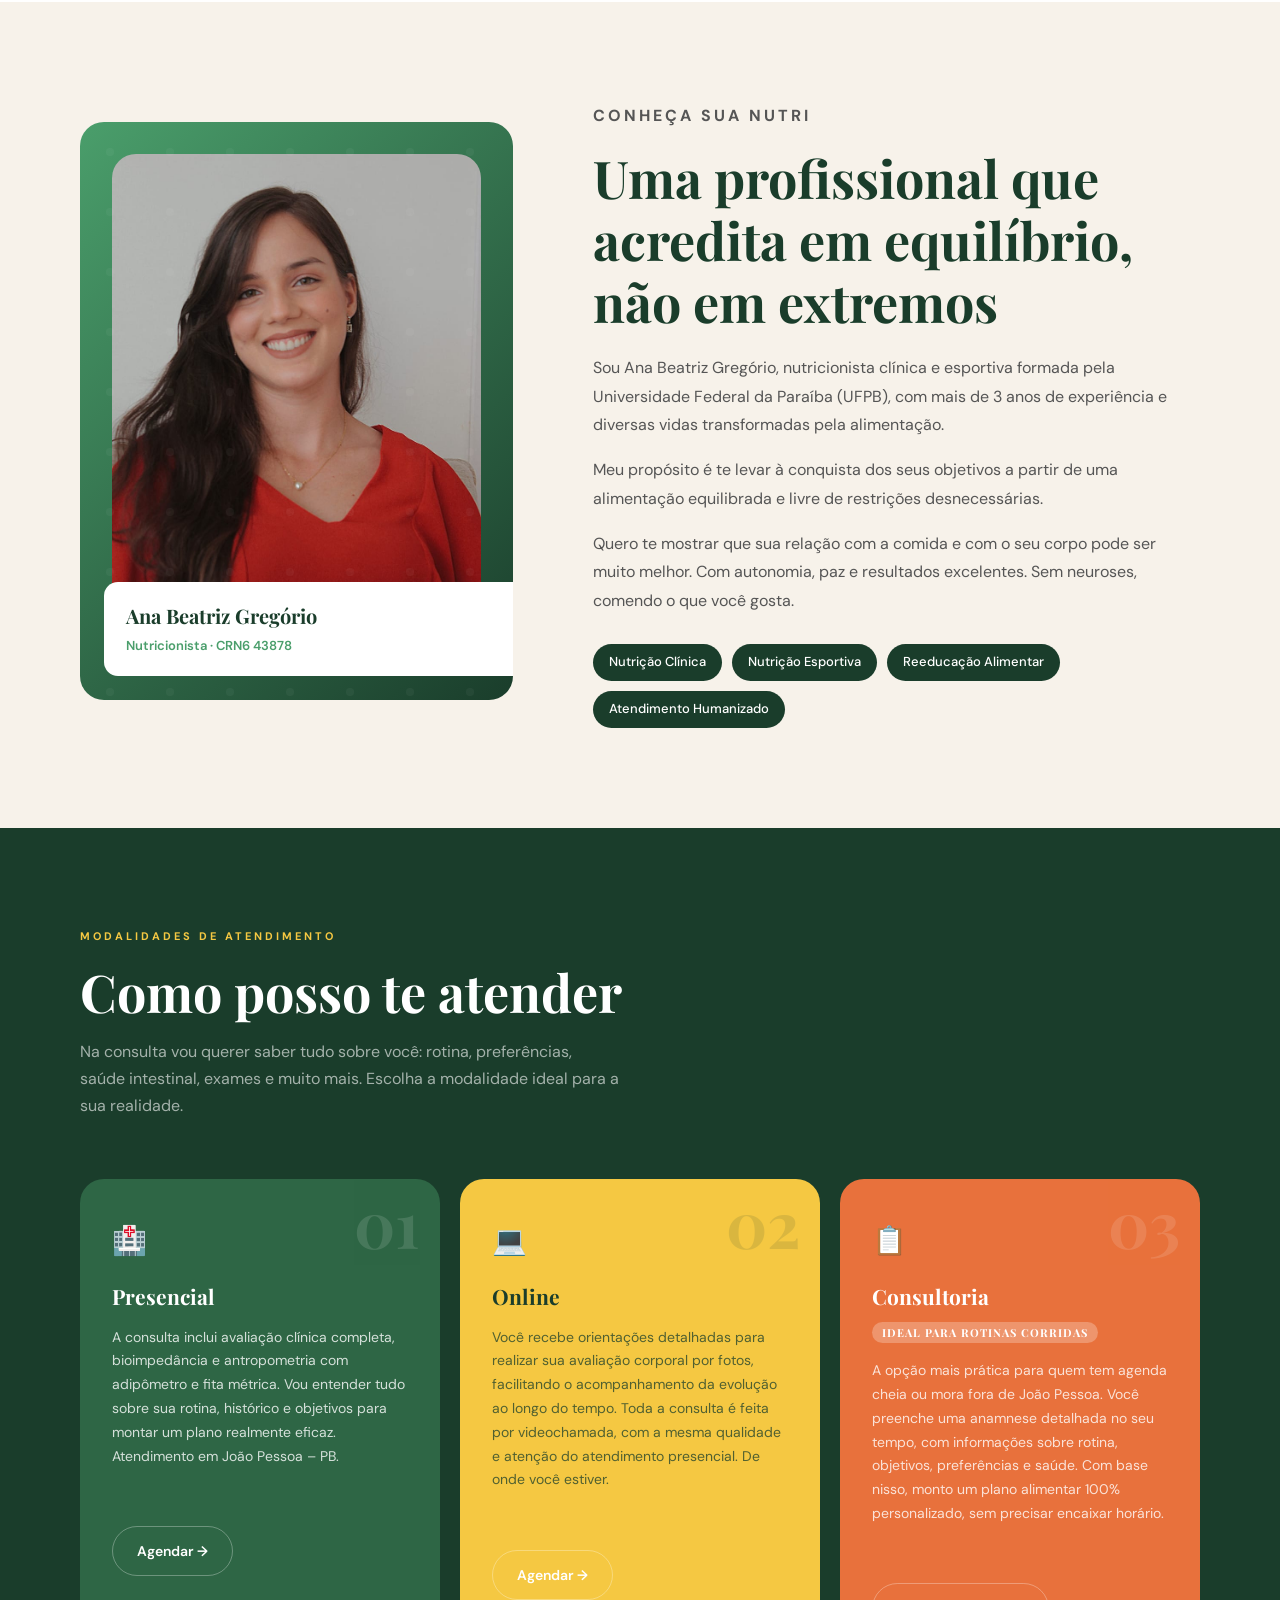
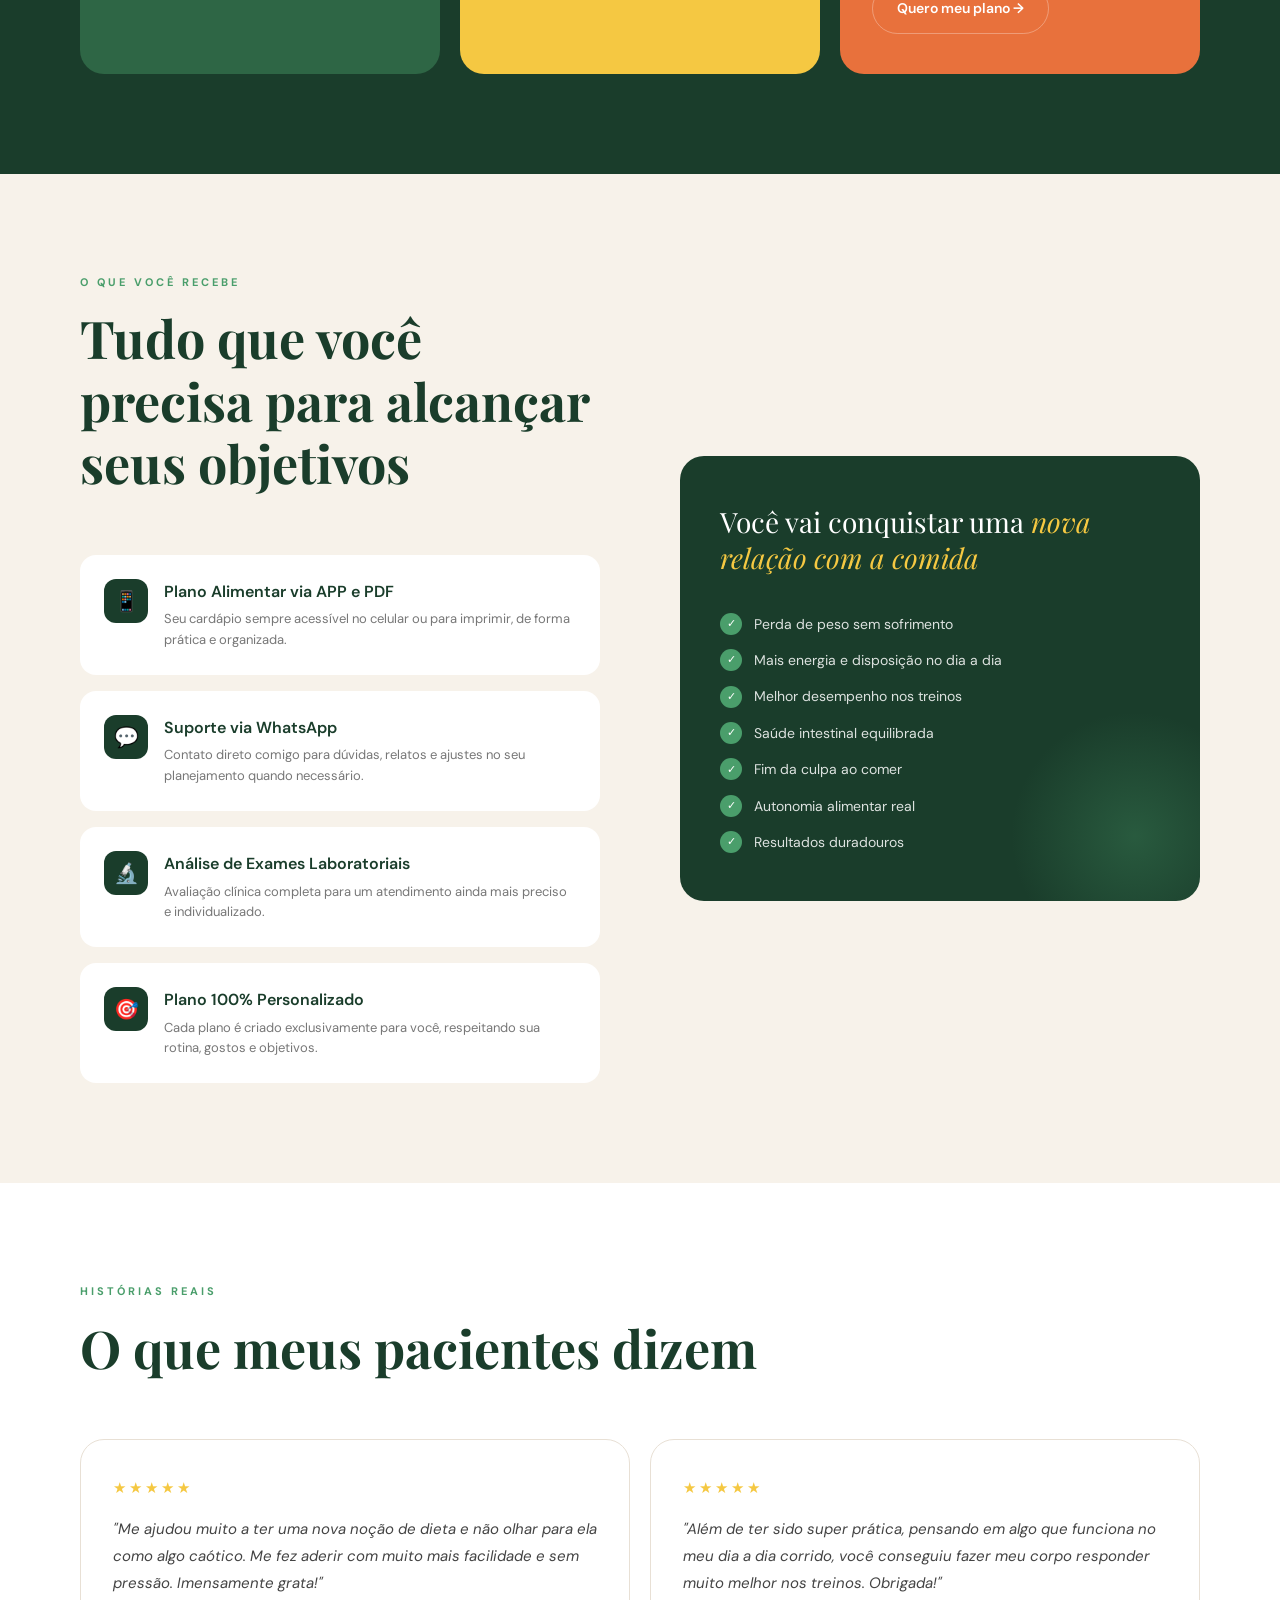
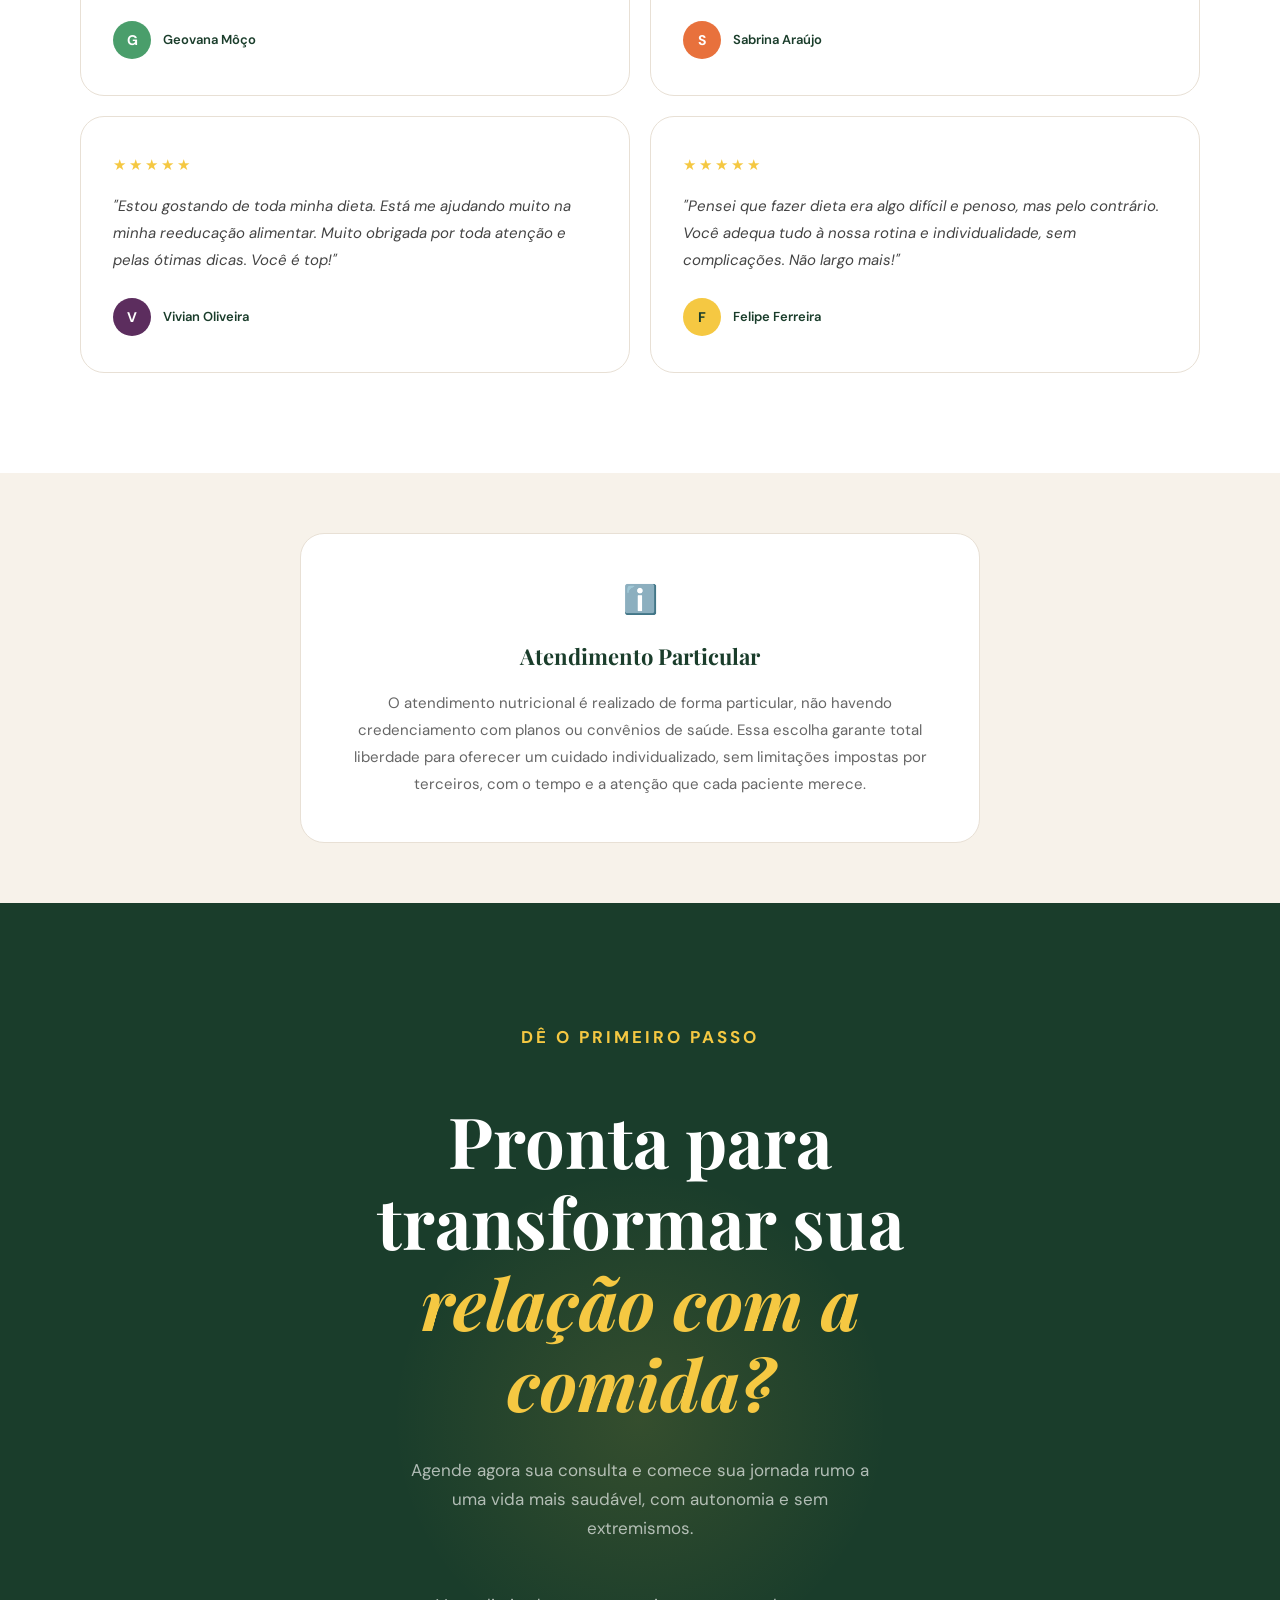
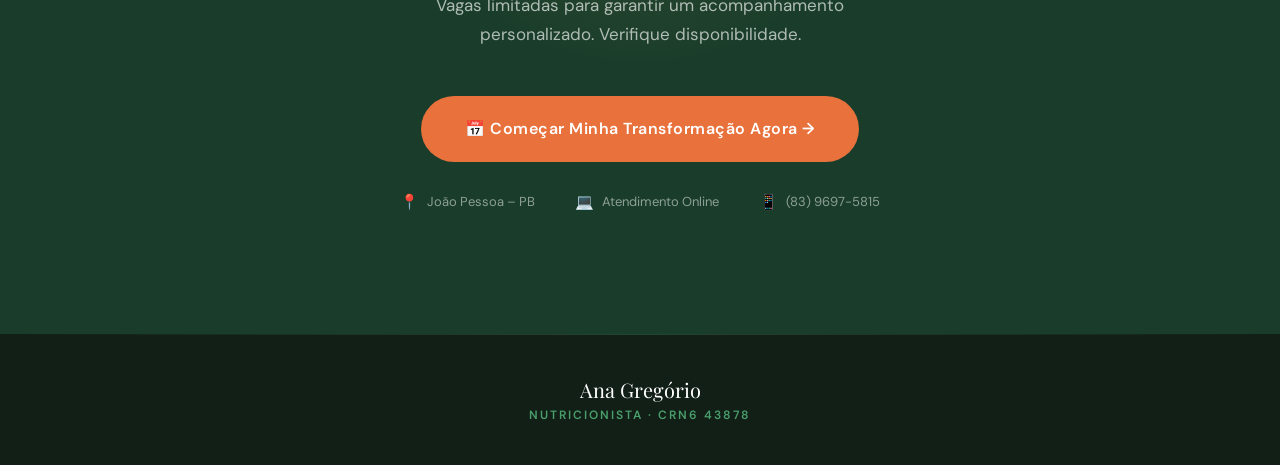
==== commit d138976a: "fixed phone number" ====
--- a/public/index.html
+++ b/public/index.html
@@ -314,7 +314,7 @@
       <div class="cta-info">
         <div class="cta-info-item"><span aria-hidden="true">📍</span> João Pessoa – PB</div>
         <div class="cta-info-item"><span aria-hidden="true">💻</span> Atendimento Online</div>
-        <div class="cta-info-item"><span aria-hidden="true">📱</span> (83) 99897-2886</div>
+        <div class="cta-info-item"><span aria-hidden="true">📱</span> (83) 9697-5815</div>
       </div>
     </section>
 
@@ -348,4 +348,4 @@
     }
   </script>
 
-</body>
+</body>
